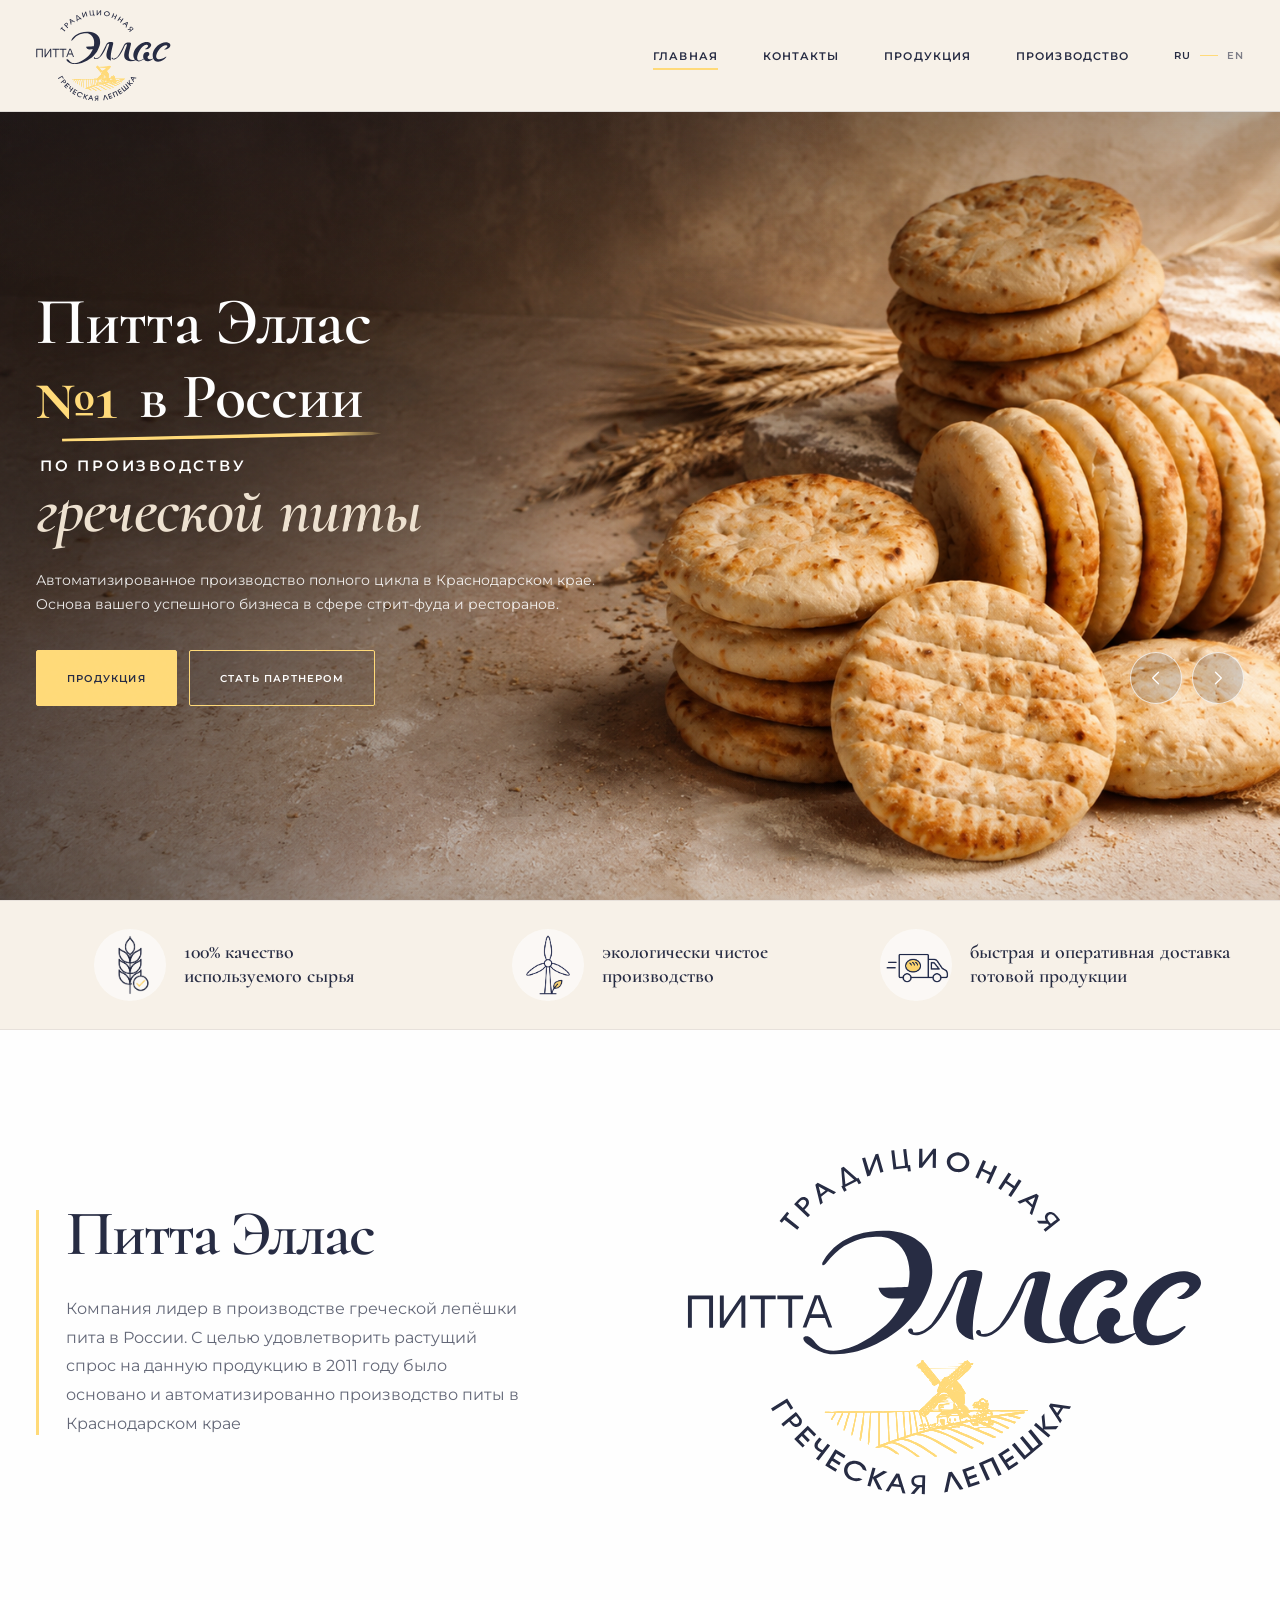
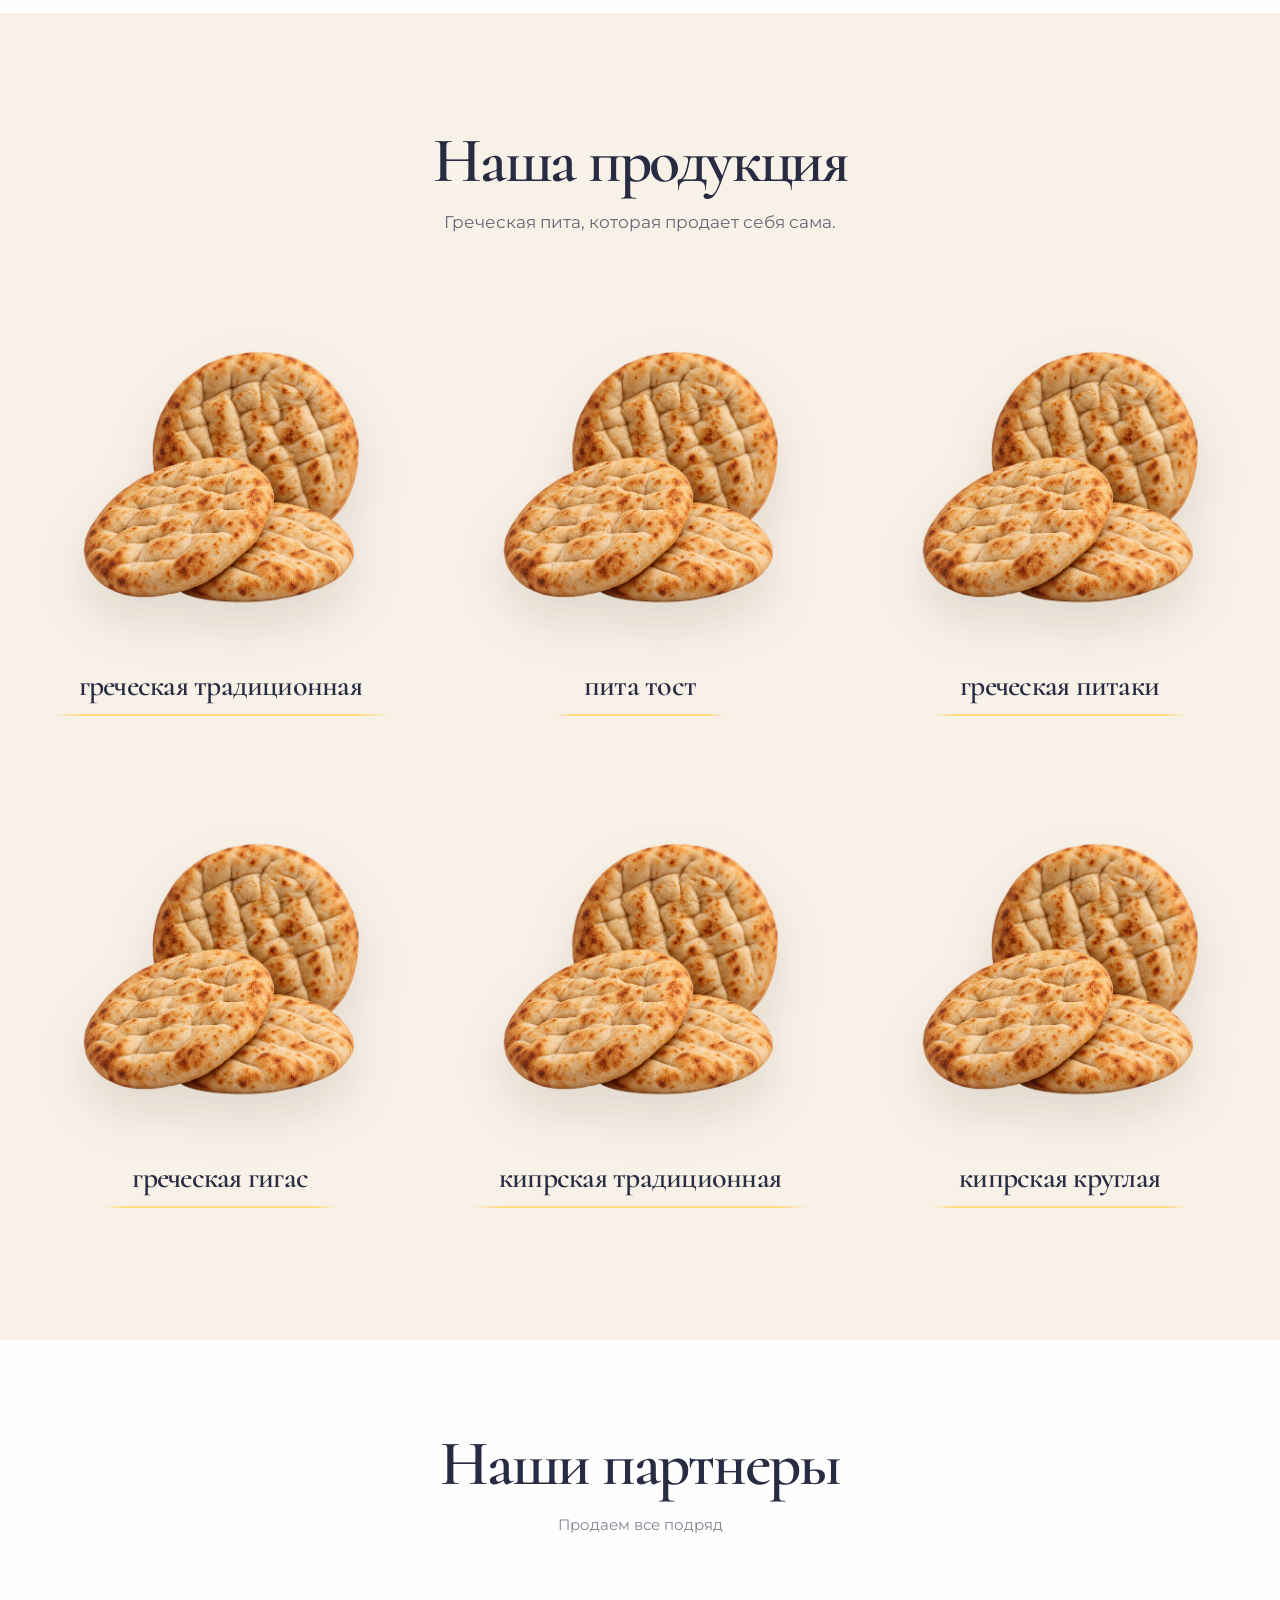
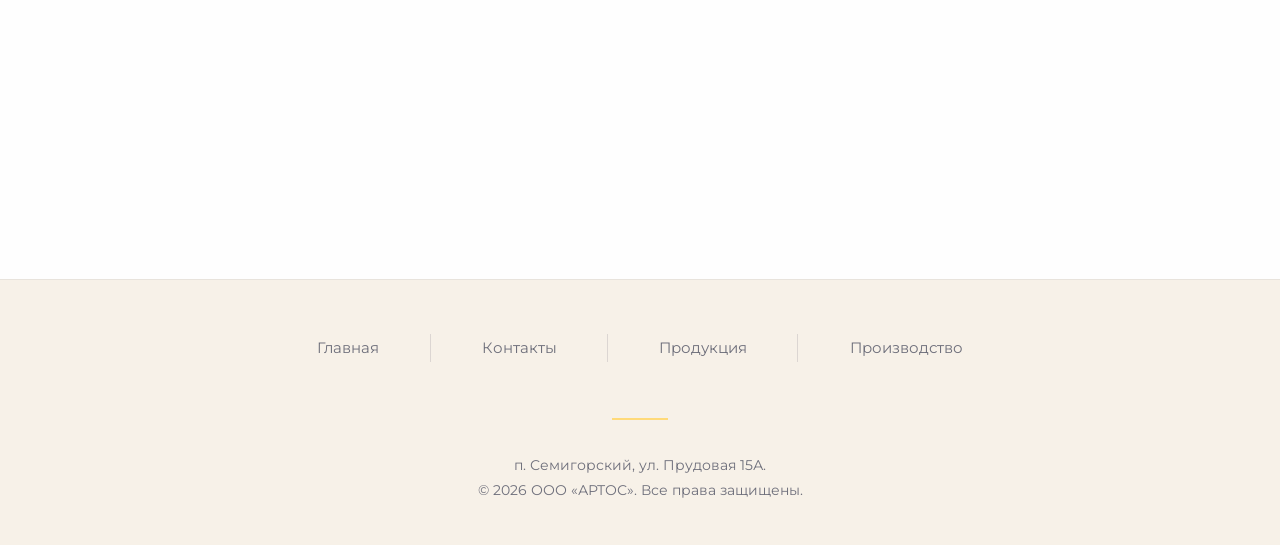
==== index.html @ 1bfdd474 "Update footer copyright year" ====
<!doctype html>
<html lang="ru">
<head>
  <meta charset="utf-8">
  <meta name="viewport" content="width=device-width, initial-scale=1">
  <meta name="theme-color" content="#f7f1e8">
  <title>Питта Эллас</title>
  <meta name="description" content="Автоматизированное производство традиционной греческой питы полного цикла.">
  <link rel="preconnect" href="https://fonts.googleapis.com">
  <link rel="preconnect" href="https://fonts.gstatic.com" crossorigin>
  <link href="https://fonts.googleapis.com/css2?family=Cormorant:ital,wght@0,500;0,600;0,700;1,600&family=Montserrat:wght@400;500;600&display=swap" rel="stylesheet">
  <link rel="stylesheet" href="styles.css?v=23">
</head>
<body>
  <header class="header">
    <div class="header__inner">
      <a class="logo" href="#top" aria-label="Питта Эллас, на главную">
        <img src="assets/logo.svg" alt="Питта Эллас">
      </a>

      <div class="header__right">
        <nav class="nav" aria-label="Основная навигация">
          <a class="is-current" href="#top">Главная</a>
          <a href="#contacts">Контакты</a>
          <a href="#products">Продукция</a>
          <a href="#production">Производство</a>
        </nav>
        <div class="language" aria-label="Выбор языка">
          <button class="is-active" type="button" aria-pressed="true">RU</button>
          <span></span>
          <button type="button" aria-pressed="false">EN</button>
        </div>
      </div>

      <button class="menu-button" type="button" aria-label="Открыть меню" aria-expanded="false" aria-controls="mobile-menu">
        <span></span><span></span>
      </button>

      <nav class="mobile-menu" id="mobile-menu" aria-label="Мобильная навигация">
        <a href="#top">Главная</a>
        <a href="#contacts">Контакты</a>
        <a href="#products">Продукция</a>
        <a href="#production">Производство</a>
      </nav>
    </div>
  </header>

  <main class="hero" id="top">
    <div class="hero__slider" aria-label="Продукция Питта Эллас">
      <div class="hero__track">
        <div class="hero__slide is-active">
          <img src="assets/hero-pita-v2.png" alt="Свежая традиционная греческая пита" fetchpriority="high">
        </div>
        <div class="hero__slide" aria-hidden="true">
          <img src="assets/hero-pita-v2.png" alt="">
        </div>
      </div>
    </div>
    <div class="hero__shade" aria-hidden="true"></div>
    <div class="hero__grain" aria-hidden="true"></div>

    <section class="hero__content" aria-labelledby="hero-title">
      <h1 id="hero-title">
        <span class="title-brand">Питта Эллас</span>
        <span class="title-rank"><b>№1</b><span>в России</span></span>
        <span class="title-production">по производству</span>
        <span class="title-product">греческой питы</span>
      </h1>
      <p class="hero__lead">
        Автоматизированное производство полного цикла в Краснодарском крае.
        Основа вашего успешного бизнеса в сфере стрит-фуда и ресторанов.
      </p>

      <div class="hero__toolbar">
        <div class="hero__actions">
          <a class="button button--primary" href="#products">Продукция</a>
          <a class="button button--secondary" href="#partner">Стать партнером</a>
        </div>

        <div class="slider-controls" aria-label="Управление слайдером">
          <button class="slider-arrow slider-arrow--prev" type="button" aria-label="Предыдущий слайд">
            <svg viewBox="0 0 24 24" aria-hidden="true"><path d="M15 5 8 12l7 7"/></svg>
          </button>
          <button class="slider-arrow slider-arrow--next" type="button" aria-label="Следующий слайд">
            <svg viewBox="0 0 24 24" aria-hidden="true"><path d="m9 5 7 7-7 7"/></svg>
          </button>
        </div>
      </div>
    </section>
  </main>

  <section class="benefits" aria-label="Преимущества">
    <div class="benefits__inner">
      <article class="benefit">
        <div class="benefit__icon" aria-hidden="true">
          <img src="assets/benefit-quality-v3.png" alt="">
        </div>
        <p>100% качество<br>используемого сырья</p>
      </article>

      <article class="benefit">
        <div class="benefit__icon" aria-hidden="true">
          <img src="assets/benefit-eco-v3.png" alt="">
        </div>
        <p>экологически чистое<br>производство</p>
      </article>

      <article class="benefit">
        <div class="benefit__icon" aria-hidden="true">
          <img src="assets/benefit-delivery-v4.png" alt="">
        </div>
        <p>быстрая и оперативная доставка<br>готовой продукции</p>
      </article>
    </div>
  </section>

  <section class="about" id="production" aria-labelledby="about-title">
    <div class="about__inner">
      <div class="about__copy">
        <h2 id="about-title">Питта Эллас</h2>
        <p>Компания лидер в производстве греческой лепёшки пита в России. С целью удовлетворить растущий спрос на данную продукцию в 2011 году было основано и автоматизированно производство питы в Краснодарском крае</p>
      </div>

      <div class="about__visual">
        <img src="assets/logo.svg" alt="Питта Эллас">
      </div>
    </div>
  </section>

  <section class="products" id="products" aria-labelledby="products-title">
    <div class="products__inner">
      <header class="products__header">
        <h2 id="products-title">Наша продукция</h2>
        <p>Греческая пита, которая продает себя сама.</p>
      </header>

      <div class="products__grid">
        <article class="product-card">
          <div class="product-card__visual">
            <img src="assets/pita-product-placeholder.png" alt="Греческая традиционная">
          </div>
          <div class="product-card__footer">
            <h3>греческая традиционная</h3>
            <a class="product-card__link" href="#" aria-label="Открыть греческую традиционную">
              <img src="assets/product-arrow-v2.png" alt="">
            </a>
          </div>
        </article>

        <article class="product-card">
          <div class="product-card__visual">
            <img src="assets/pita-product-placeholder.png" alt="Пита тост">
          </div>
          <div class="product-card__footer">
            <h3>пита тост</h3>
            <a class="product-card__link" href="#" aria-label="Открыть питу тост">
              <img src="assets/product-arrow-v2.png" alt="">
            </a>
          </div>
        </article>

        <article class="product-card">
          <div class="product-card__visual">
            <img src="assets/pita-product-placeholder.png" alt="Греческая питаки">
          </div>
          <div class="product-card__footer">
            <h3>греческая питаки</h3>
            <a class="product-card__link" href="#" aria-label="Открыть греческую питаки">
              <img src="assets/product-arrow-v2.png" alt="">
            </a>
          </div>
        </article>

        <article class="product-card">
          <div class="product-card__visual">
            <img src="assets/pita-product-placeholder.png" alt="Греческая гигас">
          </div>
          <div class="product-card__footer">
            <h3>греческая гигас</h3>
            <a class="product-card__link" href="#" aria-label="Открыть греческую гигас">
              <img src="assets/product-arrow-v2.png" alt="">
            </a>
          </div>
        </article>

        <article class="product-card">
          <div class="product-card__visual">
            <img src="assets/pita-product-placeholder.png" alt="Кипрская традиционная">
          </div>
          <div class="product-card__footer">
            <h3>кипрская традиционная</h3>
            <a class="product-card__link" href="#" aria-label="Открыть кипрскую традиционную">
              <img src="assets/product-arrow-v2.png" alt="">
            </a>
          </div>
        </article>

        <article class="product-card">
          <div class="product-card__visual">
            <img src="assets/pita-product-placeholder.png" alt="Кипрская круглая">
          </div>
          <div class="product-card__footer">
            <h3>кипрская круглая</h3>
            <a class="product-card__link" href="#" aria-label="Открыть кипрскую круглую">
              <img src="assets/product-arrow-v2.png" alt="">
            </a>
          </div>
        </article>
      </div>
    </div>
  </section>

  <section class="partners" aria-labelledby="partners-title">
    <div class="partners__inner">
      <header class="partners__header">
        <h2 id="partners-title">Наши партнеры</h2>
        <p>Продаем все подряд</p>
      </header>
      <div class="partners__space" aria-hidden="true"></div>
    </div>
  </section>

  <footer class="footer" id="contacts">
    <div class="footer__inner">
      <nav class="footer__nav" aria-label="Навигация в подвале">
        <a href="#top">Главная</a>
        <a href="#contacts">Контакты</a>
        <a href="#products">Продукция</a>
        <a href="#production">Производство</a>
      </nav>
      <div class="footer__meta">
        <p>п. Семигорский, ул. Прудовая 15А.</p>
        <p>© 2026 ООО «АРТОС». Все права защищены.</p>
      </div>
    </div>
  </footer>

  <script src="script.js?v=5"></script>
</body>
</html>
---- styles.css ----
:root {
  --cream: #f7f1e8;
  --sand: #ede1d0;
  --navy: #272c43;
  --yellow: #ffda79;
  --white: #fefefe;
  --serif: "Cormorant", Georgia, serif;
  --sans: "Montserrat", "Century Gothic", sans-serif;
  --ease: cubic-bezier(.2, .75, .25, 1);
}

*, *::before, *::after { box-sizing: border-box; }

html {
  background: var(--navy);
  scroll-behavior: smooth;
}

body {
  margin: 0;
  color: var(--navy);
  background: var(--cream);
  font-family: var(--sans);
  -webkit-font-smoothing: antialiased;
}

a { color: inherit; text-decoration: none; }
button { color: inherit; font: inherit; }

.hero {
  position: relative;
  min-height: max(650px, calc(100svh - 112px));
  overflow: hidden;
  isolation: isolate;
  background: #6e4d35;
}

.hero__slider {
  position: absolute;
  z-index: -4;
  inset: 0;
  width: 100%;
  height: 100%;
  overflow: hidden;
}

.hero__track {
  width: 100%;
  height: 100%;
  display: flex;
  transform: translate3d(0, 0, 0);
  transition: transform .9s var(--ease);
  will-change: transform;
}

.hero__slide {
  position: relative;
  flex: 0 0 100%;
  width: 100%;
  height: 100%;
}

.hero__slide img {
  position: absolute;
  inset: 0;
  width: 100%;
  height: 100%;
  object-fit: cover;
  object-position: center;
}

.hero__shade {
  position: absolute;
  z-index: -3;
  inset: 0;
  background:
    linear-gradient(90deg, rgba(19, 21, 29, .42) 0%, rgba(19, 21, 29, .28) 28%, rgba(19, 21, 29, .10) 49%, transparent 68%),
    linear-gradient(180deg, rgba(19, 21, 29, .32) 0%, transparent 22%, transparent 82%, rgba(19, 21, 29, .12) 100%);
}

.hero__grain {
  position: absolute;
  z-index: 10;
  inset: 0;
  pointer-events: none;
  opacity: .1;
  mix-blend-mode: soft-light;
  background-image: url("data:image/svg+xml,%3Csvg viewBox='0 0 180 180' xmlns='http://www.w3.org/2000/svg'%3E%3Cfilter id='n'%3E%3CfeTurbulence type='fractalNoise' baseFrequency='.92' numOctaves='4' stitchTiles='stitch'/%3E%3C/filter%3E%3Crect width='100%25' height='100%25' filter='url(%23n)' opacity='.3'/%3E%3C/svg%3E");
}

.header {
  position: sticky;
  z-index: 50;
  top: 0;
  height: 112px;
  background: rgba(247, 241, 232, .97);
  border-bottom: 1px solid rgba(39, 44, 67, .12);
  backdrop-filter: blur(16px);
}

.header__inner {
  position: relative;
  width: min(calc(100% - 72px), 1460px);
  height: 100%;
  margin-inline: auto;
  display: flex;
  align-items: center;
  justify-content: space-between;
  gap: 48px;
}

.nav {
  display: flex;
  align-items: center;
  gap: clamp(34px, 3.5vw, 64px);
}

.nav a {
  position: relative;
  padding: 14px 0;
  color: var(--navy);
  font-size: 11px;
  font-weight: 600;
  letter-spacing: .1em;
  text-transform: uppercase;
  white-space: nowrap;
}

.nav a::after {
  content: "";
  position: absolute;
  left: 0;
  right: 0;
  bottom: 7px;
  height: 2px;
  background: var(--yellow);
  transform: scaleX(0);
  transform-origin: right;
  transition: transform .35s var(--ease);
}

.nav a:hover::after,
.nav a.is-current::after {
  transform: scaleX(1);
  transform-origin: left;
}

.logo {
  flex: 0 0 auto;
  width: auto;
  height: calc(100% - 20px);
  display: block;
  transition: transform .4s var(--ease);
}

.logo:hover { transform: translateY(-2px); }

.logo img {
  display: block;
  width: auto;
  height: 100%;
}

.header__right {
  display: flex;
  align-items: center;
  gap: clamp(34px, 3.5vw, 64px);
}

.language {
  display: flex;
  align-items: center;
  gap: 9px;
  color: var(--navy);
}

.language button {
  appearance: none;
  padding: 5px 0;
  border: 0;
  background: transparent;
  font-size: 10px;
  font-weight: 600;
  letter-spacing: .1em;
  opacity: .58;
  cursor: pointer;
}

.language button.is-active { opacity: 1; }
.language span { width: 18px; height: 1px; background: var(--yellow); }

.menu-button,
.mobile-menu { display: none; }

.slider-controls {
  display: flex;
  flex: 0 0 auto;
  gap: 10px;
}

.slider-arrow {
  width: 52px;
  height: 52px;
  padding: 0;
  display: grid;
  place-items: center;
  border: 1px solid rgba(254, 254, 254, .72);
  border-radius: 50%;
  color: var(--white);
  background: rgba(39, 44, 67, .18);
  backdrop-filter: blur(8px);
  cursor: pointer;
  transition: color .3s ease, background .3s ease, border-color .3s ease, transform .3s var(--ease);
}

.slider-arrow:hover {
  color: var(--navy);
  background: var(--yellow);
  border-color: var(--yellow);
  transform: translateY(-2px);
}

.slider-arrow svg {
  width: 20px;
  height: 20px;
  fill: none;
  stroke: currentColor;
  stroke-width: 1.6;
  stroke-linecap: round;
  stroke-linejoin: round;
}

.hero__content {
  width: min(calc(100% - 72px), 1460px);
  min-height: max(650px, calc(100svh - 112px));
  margin-inline: auto;
  padding: 56px 0 70px;
  display: flex;
  flex-direction: column;
  justify-content: center;
  align-items: flex-start;
  animation: content-in .8s .08s var(--ease) both;
}

h1 {
  max-width: 780px;
  margin: 0;
  color: var(--white);
  font-family: var(--serif);
  font-weight: 600;
  letter-spacing: -.035em;
  text-shadow: 0 3px 28px rgba(0, 0, 0, .34);
}

h1 > span { display: block; }

.title-brand {
  font-size: clamp(58px, 5.2vw, 84px);
  line-height: .9;
}

.title-rank {
  position: relative;
  width: fit-content;
  display: flex;
  align-items: center;
  gap: 22px;
  margin-top: 15px;
  padding-bottom: 13px;
}

.title-rank::after {
  content: "";
  position: absolute;
  left: 26px;
  right: -18px;
  bottom: 0;
  height: 5px;
  background: linear-gradient(90deg, var(--yellow) 0 82%, rgba(255, 218, 121, .12) 100%);
  clip-path: polygon(0 38%, 96% 0, 100% 42%, 97% 72%, 0 100%);
  transform: rotate(-1deg);
}

.title-rank b {
  width: auto;
  height: auto;
  flex: 0 0 auto;
  display: block;
  color: var(--yellow);
  background: transparent;
  font-size: clamp(60px, 5.4vw, 86px);
  font-weight: 700;
  line-height: .86;
  text-shadow: 0 3px 28px rgba(0, 0, 0, .24);
  transform: none;
}

.title-rank span {
  font-size: clamp(52px, 5vw, 80px);
  line-height: .9;
}

.title-production {
  margin-top: 18px;
  padding-left: 4px;
  font-family: var(--sans);
  font-size: clamp(13px, 1.2vw, 17px);
  font-weight: 600;
  letter-spacing: .18em;
  line-height: 1.2;
  text-transform: uppercase;
}

.title-product {
  margin-top: 4px;
  color: var(--sand);
  font-size: clamp(55px, 5.2vw, 84px);
  font-style: italic;
  line-height: .92;
}

.hero__lead {
  max-width: 590px;
  margin: 28px 0 0;
  color: rgba(254, 254, 254, .9);
  font-size: clamp(14px, 1.05vw, 16px);
  line-height: 1.7;
  text-shadow: 0 2px 18px rgba(0, 0, 0, .34);
}

.hero__toolbar {
  position: relative;
  z-index: 15;
  width: 100%;
  margin-top: 34px;
  display: flex;
  align-items: center;
  justify-content: space-between;
  gap: 28px;
}

.hero__actions {
  display: flex;
  flex-wrap: wrap;
  gap: 12px;
}

.button {
  min-height: 56px;
  padding: 0 30px;
  display: inline-flex;
  align-items: center;
  justify-content: center;
  border: 1px solid var(--yellow);
  border-radius: 2px;
  font-size: 10px;
  font-weight: 600;
  letter-spacing: .12em;
  text-transform: uppercase;
  transition: transform .3s var(--ease), color .3s ease, background .3s ease;
}

.button:hover { transform: translateY(-3px); }
.button--primary { color: var(--navy); background: var(--yellow); }
.button--primary:hover { background: var(--cream); border-color: var(--cream); }
.button--secondary { color: var(--white); background: rgba(19, 21, 29, .08); backdrop-filter: blur(6px); }
.button--secondary:hover { color: var(--navy); background: var(--yellow); }

.benefits {
  padding: 28px 0;
  color: var(--navy);
  background: var(--cream);
  border-top: 1px solid rgba(39, 44, 67, .08);
  border-bottom: 1px solid rgba(39, 44, 67, .08);
}

.benefits__inner {
  width: min(calc(100% - 72px), 1320px);
  margin-inline: auto;
  display: grid;
  grid-template-columns: repeat(3, minmax(0, 1fr));
  gap: clamp(20px, 3vw, 42px);
}

.benefit {
  display: flex;
  flex-direction: row;
  align-items: center;
  justify-content: center;
  gap: 18px;
  text-align: left;
}

.benefit__icon {
  position: relative;
  flex: 0 0 72px;
  width: 72px;
  height: 72px;
  display: grid;
  place-items: center;
  overflow: hidden;
  border: 0;
  border-radius: 50%;
  background: rgba(254, 254, 254, .62);
}

.benefit__icon img {
  position: absolute;
  top: 50%;
  left: 50%;
  display: block;
  width: 124px;
  height: 124px;
  max-width: none;
  object-fit: contain;
  transform: translate(-50%, -50%);
}

.benefit:nth-child(2) .benefit__icon img {
  width: 106px;
  height: 106px;
}

.benefit:nth-child(3) .benefit__icon img {
  width: 94px;
  height: 94px;
}

.benefit p {
  margin: 0;
  font-family: var(--serif);
  font-size: clamp(18px, 1.55vw, 22px);
  font-weight: 600;
  line-height: 1.2;
  white-space: nowrap;
}

.about {
  scroll-margin-top: 112px;
  padding: 118px 0;
  color: var(--navy);
  background: var(--white);
}

.about__inner {
  width: min(calc(100% - 72px), 1320px);
  margin-inline: auto;
  display: grid;
  grid-template-columns: minmax(0, .9fr) minmax(420px, 1.1fr);
  align-items: center;
  gap: clamp(70px, 10vw, 150px);
}

.about__copy {
  position: relative;
  padding-left: 30px;
}

.about__copy::before {
  content: "";
  position: absolute;
  top: 6px;
  bottom: 4px;
  left: 0;
  width: 3px;
  background: var(--yellow);
}

.about h2 {
  margin: 0;
  font-family: var(--serif);
  font-size: clamp(52px, 5vw, 76px);
  font-weight: 600;
  letter-spacing: -.035em;
  line-height: .95;
}

.about p {
  max-width: 590px;
  margin: 30px 0 0;
  color: rgba(39, 44, 67, .72);
  font-size: clamp(14px, 1.25vw, 17px);
  line-height: 1.8;
}

.about__visual {
  display: grid;
  place-items: center;
}

.about__visual img {
  display: block;
  width: min(100%, 520px);
  height: auto;
}

.products {
  scroll-margin-top: 112px;
  padding: 118px 0 132px;
  color: var(--navy);
  background: var(--cream);
}

.products__inner {
  width: min(calc(100% - 72px), 1320px);
  margin-inline: auto;
}

.products__header {
  text-align: center;
}

.products__header h2 {
  margin: 0;
  font-family: var(--serif);
  font-size: clamp(52px, 5vw, 76px);
  font-weight: 600;
  letter-spacing: -.035em;
  line-height: .95;
}

.products__header p {
  margin: 18px 0 0;
  color: rgba(39, 44, 67, .7);
  font-size: clamp(14px, 1.3vw, 18px);
  line-height: 1.55;
}

.products__grid {
  margin-top: 78px;
  display: grid;
  grid-template-columns: repeat(3, minmax(0, 1fr));
  column-gap: clamp(30px, 4vw, 58px);
  row-gap: 90px;
}

.product-card {
  min-width: 0;
  text-align: center;
}

.product-card__visual {
  height: clamp(240px, 23vw, 320px);
  margin-bottom: 30px;
  display: grid;
  place-items: center;
}

.product-card__visual img {
  width: 90%;
  height: 90%;
  object-fit: contain;
  filter: drop-shadow(0 24px 24px rgba(88, 55, 31, .13));
  transition: transform .55s var(--ease), filter .55s ease;
}

.product-card:hover .product-card__visual img {
  transform: translateY(-8px);
  filter: drop-shadow(0 32px 28px rgba(88, 55, 31, .18));
}

.product-card__footer {
  position: relative;
  min-height: 78px;
  padding-inline: 0;
  display: flex;
  align-items: flex-end;
  justify-content: center;
}

.product-card h3 {
  position: relative;
  width: fit-content;
  max-width: 100%;
  margin: 0 auto;
  padding: 0 28px 15px;
  font-family: var(--serif);
  font-size: clamp(28px, 2.35vw, 36px);
  font-weight: 600;
  letter-spacing: -.025em;
  line-height: .96;
}

.product-card h3::after {
  content: "";
  position: absolute;
  left: 0;
  right: 0;
  bottom: 0;
  height: 2px;
  background: linear-gradient(90deg, transparent, var(--yellow) 10% 90%, transparent);
}

.product-card__link {
  position: absolute;
  top: 50%;
  right: 0;
  width: 42px;
  height: 42px;
  display: none;
  place-items: center;
  border: 1px solid rgba(39, 44, 67, .22);
  border-radius: 50%;
  color: var(--navy);
  background: rgba(254, 254, 254, .62);
  box-shadow: 0 8px 22px rgba(39, 44, 67, .07);
  backdrop-filter: blur(7px);
  transform: translateY(-50%);
  transition: color .3s ease, background .3s ease, border-color .3s ease, transform .3s var(--ease);
}

.product-card__link:hover {
  color: var(--navy);
  background: var(--yellow);
  border-color: var(--yellow);
  transform: translate(4px, -50%);
}

.product-card__link img {
  width: 36px;
  height: 36px;
  display: block;
  object-fit: contain;
  transition: filter .3s ease;
}

.product-card__link:hover img {
  filter: none;
}

.partners {
  min-height: 520px;
  padding: 94px 0 72px;
  color: var(--navy);
  background: var(--white);
}

.partners__inner {
  width: min(calc(100% - 72px), 1320px);
  margin-inline: auto;
}

.partners__header {
  text-align: center;
}

.partners__header h2 {
  margin: 0;
  font-family: var(--serif);
  font-size: clamp(52px, 5vw, 76px);
  font-weight: 600;
  letter-spacing: -.035em;
  line-height: .95;
}

.partners__header p {
  margin: 18px 0 0;
  color: rgba(39, 44, 67, .58);
  font-size: clamp(14px, 1.2vw, 17px);
  line-height: 1.55;
}

.partners__space {
  min-height: 270px;
}

.footer {
  padding: 52px 0 42px;
  color: rgba(39, 44, 67, .66);
  background: var(--cream);
  border-top: 1px solid rgba(39, 44, 67, .07);
}

.footer__inner {
  width: min(calc(100% - 72px), 980px);
  margin-inline: auto;
  text-align: center;
}

.footer__nav {
  display: flex;
  align-items: center;
  justify-content: center;
}

.footer__nav a {
  position: relative;
  padding: 0 clamp(28px, 4vw, 54px);
  font-size: 15px;
  line-height: 32px;
  transition: color .25s ease;
}

.footer__nav a:not(:last-child)::after {
  content: "";
  position: absolute;
  top: 50%;
  right: 0;
  width: 1px;
  height: 28px;
  background: rgba(39, 44, 67, .13);
  transform: translateY(-50%);
}

.footer__nav a:hover {
  color: var(--navy);
}

.footer__meta {
  position: relative;
  margin-top: 54px;
  padding-top: 35px;
}

.footer__meta::before {
  content: "";
  position: absolute;
  top: 0;
  left: 50%;
  width: 56px;
  height: 2px;
  background: var(--yellow);
  transform: translateX(-50%);
}

.footer__meta p {
  margin: 0;
  font-size: 14px;
  line-height: 1.8;
}

@keyframes image-in {
  from { opacity: 0; transform: scale(1.025); }
  to { opacity: 1; transform: none; }
}

@keyframes content-in {
  from { opacity: 0; transform: translateY(20px); }
  to { opacity: 1; transform: none; }
}

@media (max-width: 1100px) {
  .header__inner { gap: 30px; }
  .nav, .header__right { gap: 24px; }
  .nav a { font-size: 9px; }
}

@media (max-width: 820px) {
  .hero { min-height: max(680px, calc(100svh - 88px)); }
  .hero__slide img { object-position: 63% center; }
  .hero__shade {
    background:
      linear-gradient(90deg, rgba(19, 21, 29, .48), rgba(19, 21, 29, .24) 58%, rgba(19, 21, 29, .08)),
      linear-gradient(180deg, rgba(19, 21, 29, .32), transparent 30%, transparent 75%, rgba(19, 21, 29, .16));
  }
  .header { height: 88px; }
  .header__inner {
    width: calc(100% - 40px);
  }
  .nav, .header__right { display: none; }
  .menu-button {
    display: block;
    width: 46px;
    height: 46px;
    padding: 0;
    border: 1px solid rgba(39, 44, 67, .3);
    border-radius: 50%;
    background: transparent;
    cursor: pointer;
  }
  .menu-button span {
    display: block;
    width: 17px;
    height: 1px;
    margin: 5px auto;
    background: var(--navy);
    transition: transform .3s var(--ease);
  }
  .menu-button[aria-expanded="true"] span:first-child { transform: translateY(3px) rotate(45deg); }
  .menu-button[aria-expanded="true"] span:last-child { transform: translateY(-3px) rotate(-45deg); }
  .mobile-menu {
    position: absolute;
    top: 88px;
    left: -20px;
    right: -20px;
    padding: 22px 20px;
    background: rgba(39, 44, 67, .96);
    border-bottom: 1px solid rgba(254, 254, 254, .18);
  }
  .mobile-menu.is-open { display: grid; }
  .mobile-menu a {
    padding: 13px 0;
    border-bottom: 1px solid rgba(254, 254, 254, .14);
    color: var(--white);
    font-size: 10px;
    font-weight: 600;
    letter-spacing: .12em;
    text-transform: uppercase;
  }
  .hero__content {
    width: calc(100% - 40px);
    min-height: max(680px, calc(100svh - 88px));
    padding: 70px 0 90px;
  }
  h1 { max-width: 620px; }
  .slider-arrow { width: 46px; height: 46px; }
  .benefits { padding: 24px 0; }
  .benefits__inner { width: calc(100% - 40px); gap: 18px; }
  .benefit { flex-direction: column; gap: 10px; text-align: center; }
  .benefit__icon { width: 64px; height: 64px; flex-basis: 64px; }
  .benefit__icon img { width: 112px; height: 112px; }
  .benefit p { font-size: 15px; }
  .about { scroll-margin-top: 88px; padding: 88px 0; }
  .about__inner { width: calc(100% - 40px); grid-template-columns: 1fr 1fr; gap: 46px; }
  .about__copy { padding-left: 22px; }
  .products { scroll-margin-top: 88px; padding: 88px 0 100px; }
  .products__inner { width: calc(100% - 40px); }
  .products__grid { grid-template-columns: repeat(2, minmax(0, 1fr)); margin-top: 60px; column-gap: 34px; row-gap: 72px; }
  .product-card__visual { height: clamp(230px, 40vw, 330px); margin-bottom: 24px; }
  .partners { min-height: 440px; padding: 80px 0 60px; }
  .partners__inner { width: calc(100% - 40px); }
  .partners__space { min-height: 220px; }
  .footer__inner { width: calc(100% - 40px); }
  .footer__nav a { padding-inline: 26px; font-size: 13px; }
}

@media (max-width: 560px) {
  .hero__slide img { object-position: 68% center; }
  .hero__shade {
    background:
      linear-gradient(90deg, rgba(19, 21, 29, .52), rgba(19, 21, 29, .30) 70%, rgba(19, 21, 29, .14)),
      linear-gradient(180deg, rgba(19, 21, 29, .32), transparent 30%, transparent 75%, rgba(19, 21, 29, .20));
  }
  .title-brand { font-size: clamp(46px, 13.4vw, 62px); }
  .title-rank { gap: 14px; margin-top: 12px; }
  .title-rank::after { left: 16px; right: -8px; height: 4px; }
  .title-rank b { width: auto; height: auto; font-size: 50px; }
  .title-rank span { font-size: clamp(43px, 12.5vw, 58px); }
  .title-production { margin-top: 15px; font-size: 10px; letter-spacing: .14em; }
  .title-product { font-size: clamp(45px, 13vw, 60px); }
  .hero__lead { margin-top: 24px; font-size: 13px; line-height: 1.62; }
  .hero__toolbar { margin-top: 28px; flex-direction: column; align-items: flex-end; }
  .hero__actions { width: 100%; }
  .button { width: 100%; min-height: 52px; }
  .slider-arrow { width: 42px; height: 42px; }
  .benefits { padding: 24px 0; }
  .benefits__inner { grid-template-columns: 1fr; gap: 16px; }
  .benefit { flex-direction: row; justify-content: flex-start; gap: 16px; text-align: left; }
  .benefit p { font-size: 18px; }
  .about { padding: 72px 0 78px; }
  .about__inner { grid-template-columns: 1fr; gap: 52px; }
  .about__visual { order: -1; }
  .about__visual img { width: min(86%, 360px); }
  .about p { margin-top: 24px; }
  .products { padding: 72px 0 84px; }
  .products__grid { grid-template-columns: 1fr; margin-top: 50px; row-gap: 64px; }
  .product-card__visual { height: min(78vw, 360px); }
  .product-card__visual { margin-bottom: 20px; }
  .product-card__footer { min-height: 72px; padding-inline: 0; }
  .product-card__link { width: 40px; height: 40px; }
  .partners { min-height: 340px; padding: 68px 0 48px; }
  .partners__space { min-height: 140px; }
  .footer { padding: 38px 0 34px; }
  .footer__nav { display: grid; grid-template-columns: 1fr 1fr; gap: 8px 18px; }
  .footer__nav a { padding: 0; }
  .footer__nav a::after { display: none; }
  .footer__meta { margin-top: 38px; padding-top: 28px; }
  .footer__meta p { font-size: 12px; }
}

@media (prefers-reduced-motion: reduce) {
  *, *::before, *::after { animation: none !important; transition: none !important; }
}
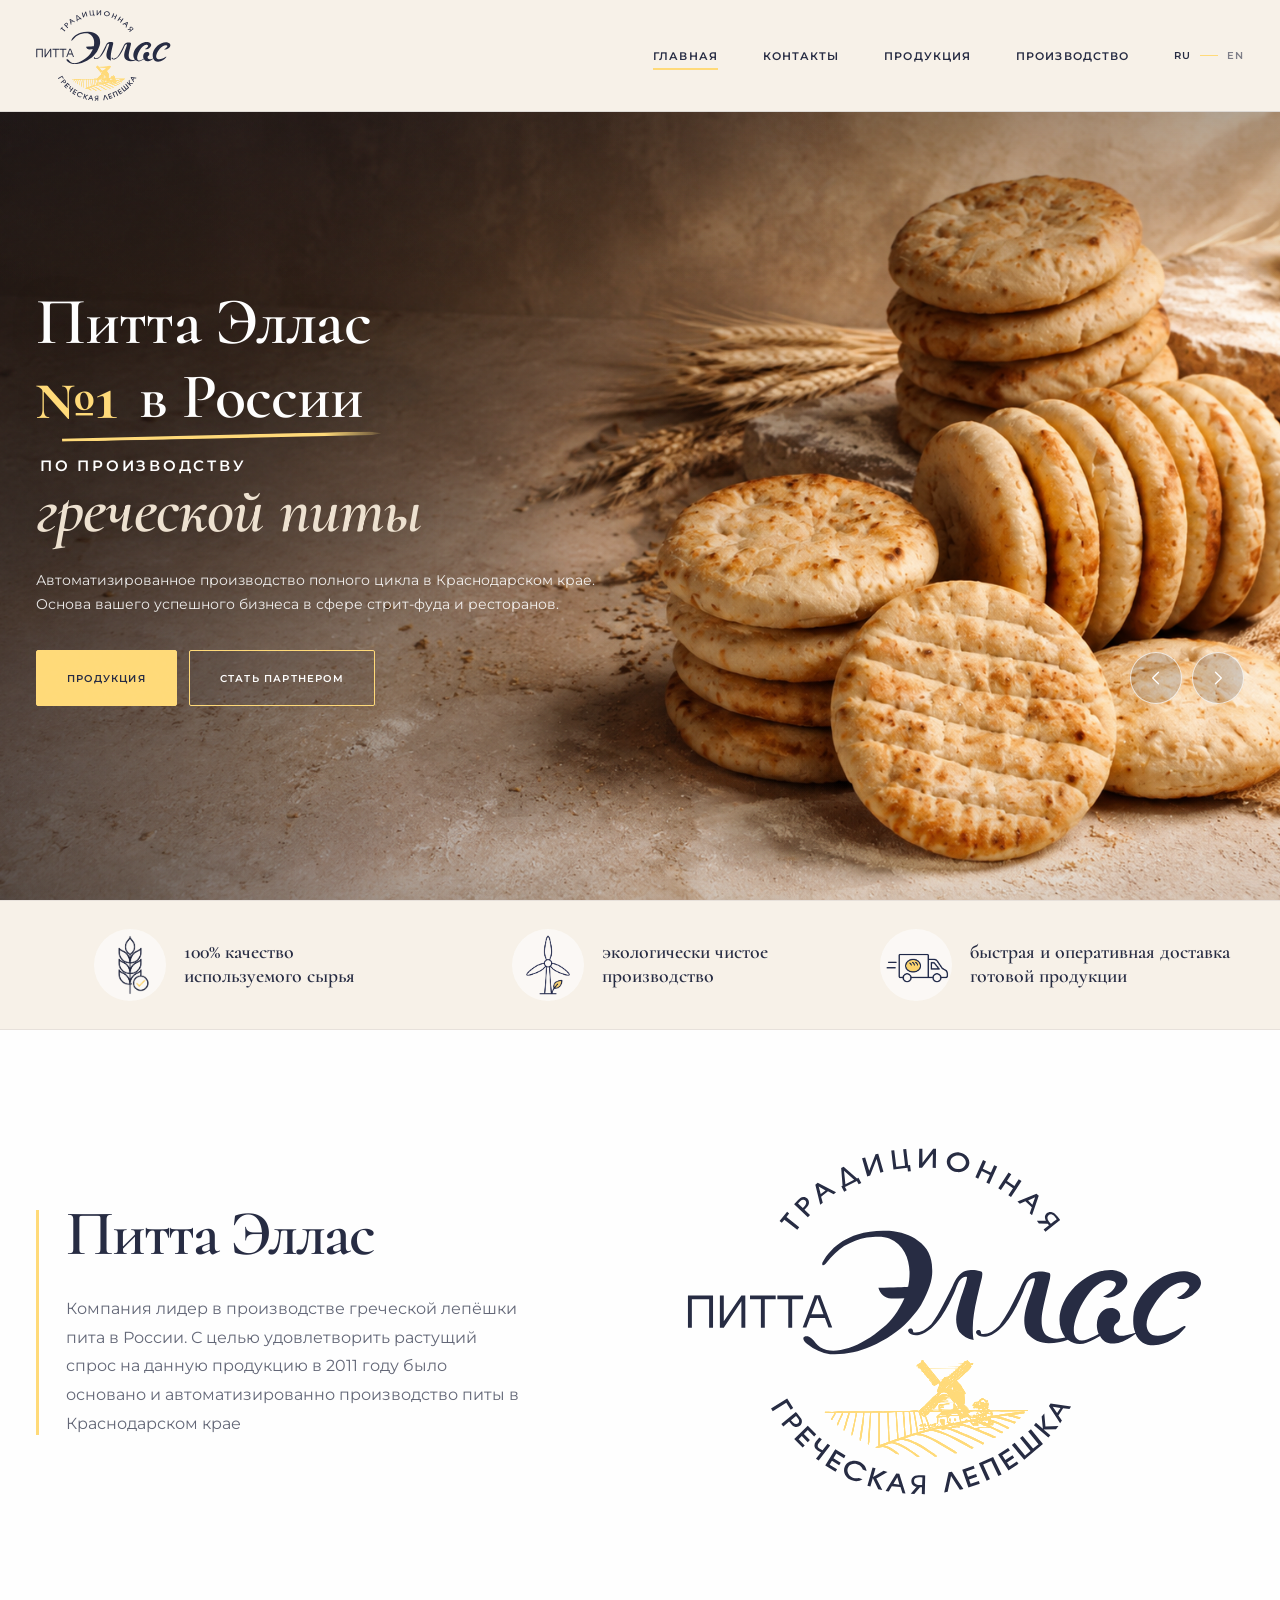
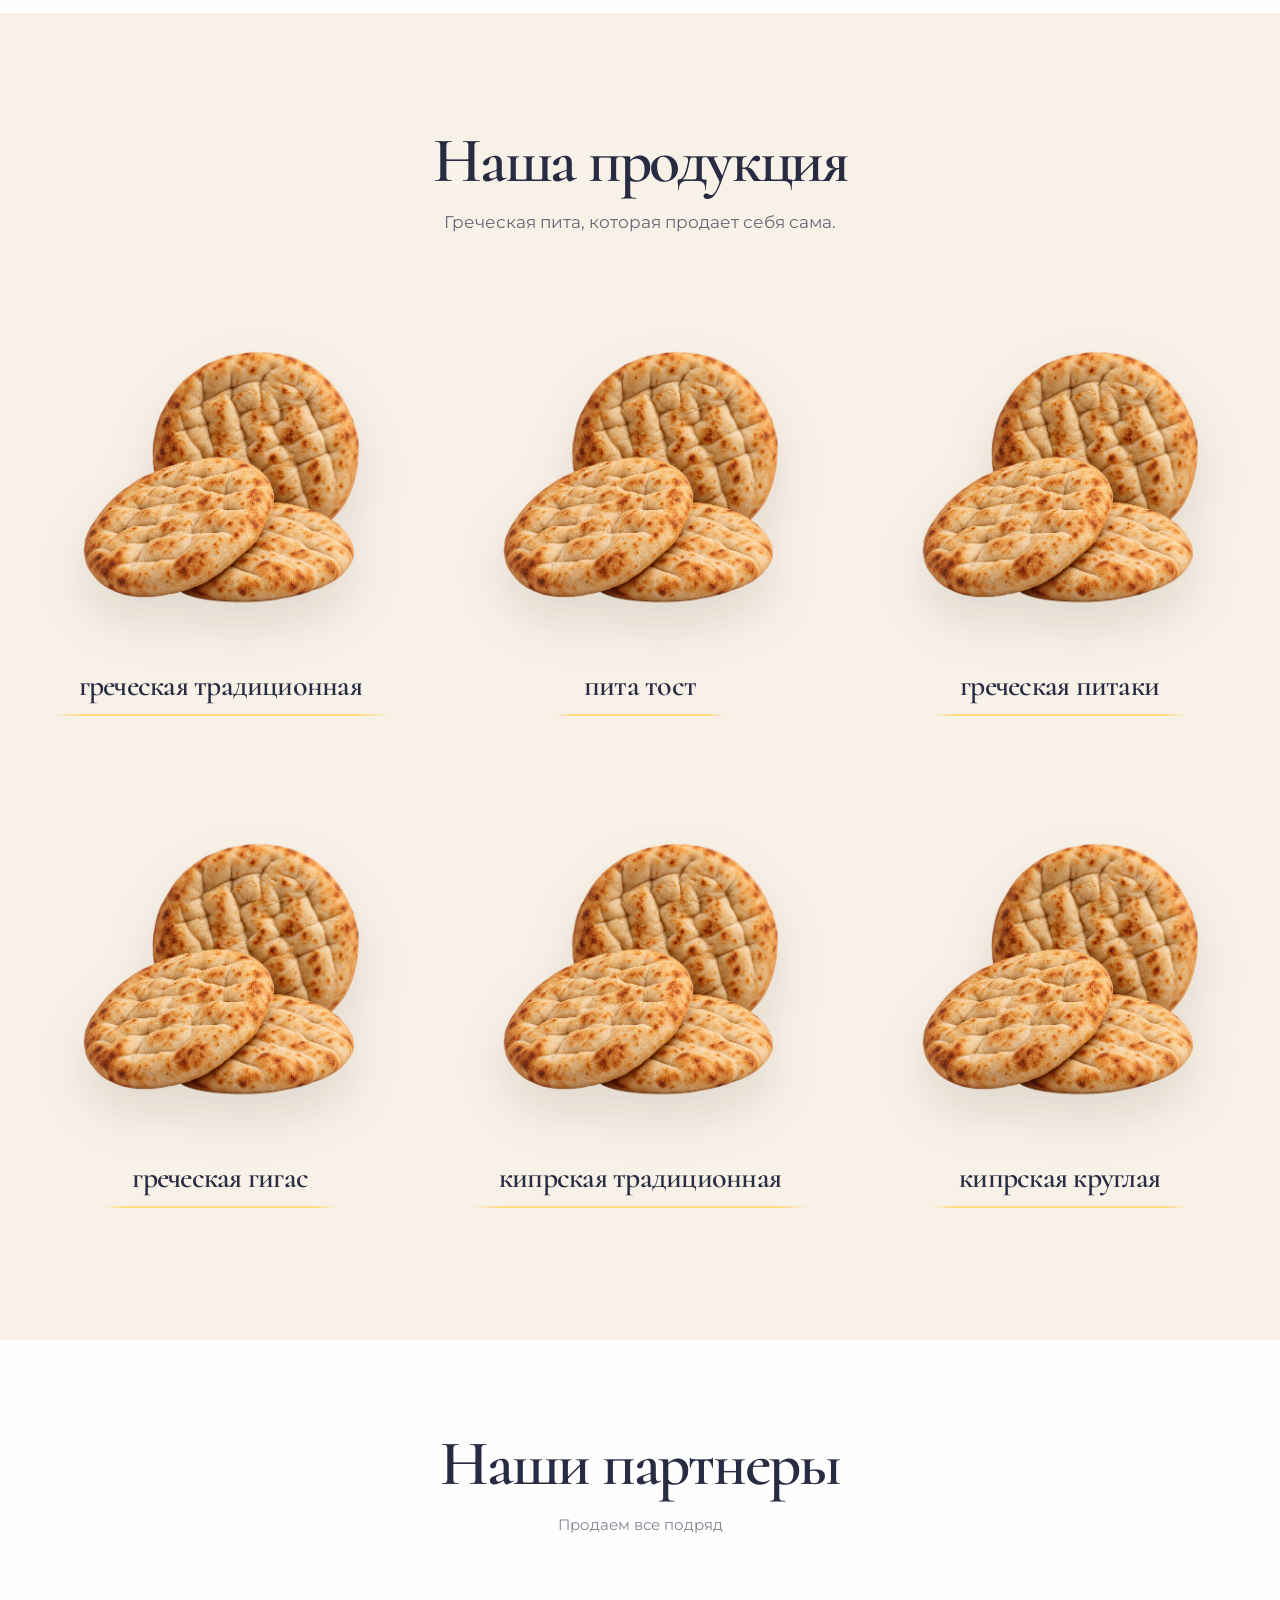
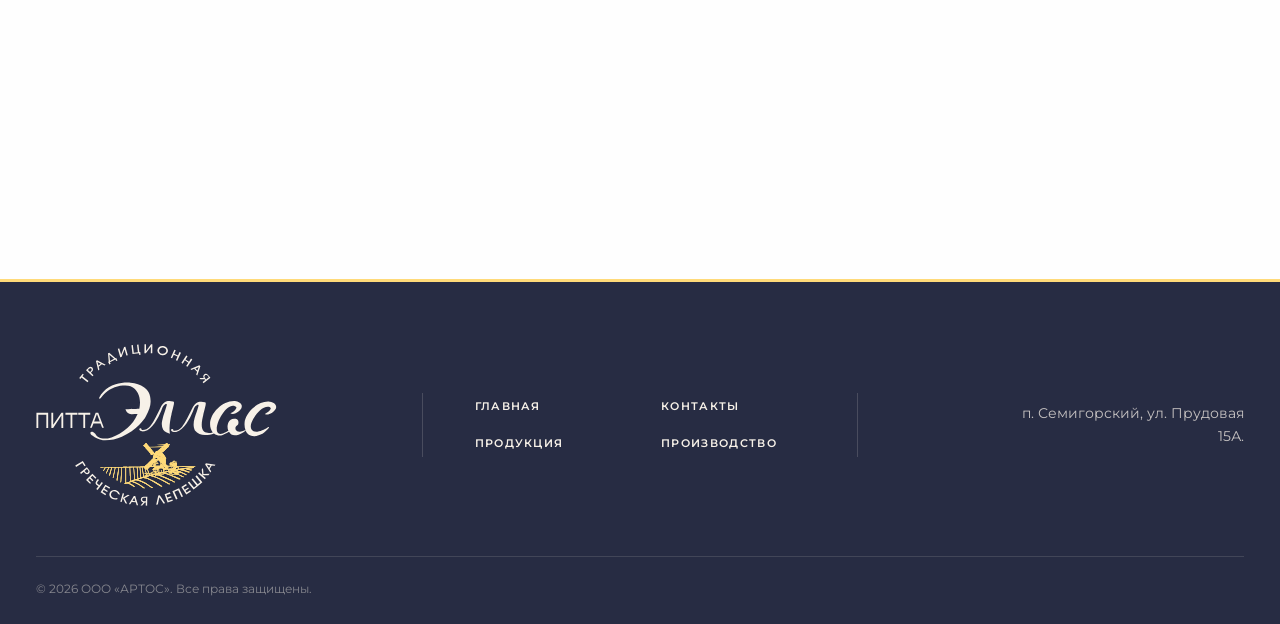
==== commit 0752d2ff: "Build full branded footer" ====
--- a/index.html
+++ b/index.html
@@ -9,7 +9,7 @@
   <link rel="preconnect" href="https://fonts.googleapis.com">
   <link rel="preconnect" href="https://fonts.gstatic.com" crossorigin>
   <link href="https://fonts.googleapis.com/css2?family=Cormorant:ital,wght@0,500;0,600;0,700;1,600&family=Montserrat:wght@400;500;600&display=swap" rel="stylesheet">
-  <link rel="stylesheet" href="styles.css?v=23">
+  <link rel="stylesheet" href="styles.css?v=24">
 </head>
 <body>
   <header class="header">
@@ -222,14 +222,21 @@
 
   <footer class="footer" id="contacts">
     <div class="footer__inner">
-      <nav class="footer__nav" aria-label="Навигация в подвале">
-        <a href="#top">Главная</a>
-        <a href="#contacts">Контакты</a>
-        <a href="#products">Продукция</a>
-        <a href="#production">Производство</a>
-      </nav>
-      <div class="footer__meta">
-        <p>п. Семигорский, ул. Прудовая 15А.</p>
+      <div class="footer__main">
+        <a class="footer__brand" href="#top" aria-label="Питта Эллас, на главную">
+          <img src="assets/logo-light.svg" alt="Питта Эллас">
+        </a>
+        <nav class="footer__nav" aria-label="Навигация в подвале">
+          <a href="#top">Главная</a>
+          <a href="#contacts">Контакты</a>
+          <a href="#products">Продукция</a>
+          <a href="#production">Производство</a>
+        </nav>
+        <div class="footer__address">
+          <p>п. Семигорский, ул. Прудовая 15А.</p>
+        </div>
+      </div>
+      <div class="footer__bottom">
         <p>© 2026 ООО «АРТОС». Все права защищены.</p>
       </div>
     </div>
--- a/styles.css
+++ b/styles.css
@@ -665,68 +665,101 @@
 }
 
 .footer {
-  padding: 52px 0 42px;
-  color: rgba(39, 44, 67, .66);
-  background: var(--cream);
-  border-top: 1px solid rgba(39, 44, 67, .07);
+  padding: 62px 0 26px;
+  color: var(--cream);
+  background: var(--navy);
+  border-top: 3px solid var(--yellow);
 }
 
 .footer__inner {
-  width: min(calc(100% - 72px), 980px);
+  width: min(calc(100% - 72px), 1380px);
   margin-inline: auto;
-  text-align: center;
+}
+
+.footer__main {
+  display: grid;
+  grid-template-columns: minmax(220px, 1fr) minmax(400px, 1.35fr) minmax(220px, 1fr);
+  gap: clamp(36px, 5vw, 86px);
+  align-items: center;
+}
+
+.footer__brand {
+  display: inline-flex;
+  justify-self: start;
+}
+
+.footer__brand img {
+  display: block;
+  width: clamp(220px, 19vw, 278px);
+  height: auto;
 }
 
 .footer__nav {
-  display: flex;
-  align-items: center;
-  justify-content: center;
+  display: grid;
+  grid-template-columns: repeat(2, minmax(120px, 1fr));
+  gap: 22px 42px;
+  padding: 6px clamp(34px, 4vw, 64px);
+  border-right: 1px solid rgba(247, 241, 232, .16);
+  border-left: 1px solid rgba(247, 241, 232, .16);
 }
 
 .footer__nav a {
   position: relative;
-  padding: 0 clamp(28px, 4vw, 54px);
-  font-size: 15px;
-  line-height: 32px;
+  width: fit-content;
+  color: var(--cream);
+  font-size: 11px;
+  font-weight: 600;
+  letter-spacing: .12em;
+  line-height: 1.4;
+  text-transform: uppercase;
   transition: color .25s ease;
 }
 
-.footer__nav a:not(:last-child)::after {
+.footer__nav a:hover {
+  color: var(--yellow);
+}
+
+.footer__nav a::after {
   content: "";
   position: absolute;
-  top: 50%;
   right: 0;
-  width: 1px;
-  height: 28px;
-  background: rgba(39, 44, 67, .13);
-  transform: translateY(-50%);
-}
-
-.footer__nav a:hover {
-  color: var(--navy);
-}
-
-.footer__meta {
-  position: relative;
-  margin-top: 54px;
-  padding-top: 35px;
-}
-
-.footer__meta::before {
-  content: "";
-  position: absolute;
-  top: 0;
-  left: 50%;
-  width: 56px;
-  height: 2px;
+  bottom: -7px;
+  left: 0;
+  height: 1px;
   background: var(--yellow);
-  transform: translateX(-50%);
-}
-
-.footer__meta p {
+  transform: scaleX(0);
+  transform-origin: left;
+  transition: transform .25s ease;
+}
+
+.footer__nav a:hover::after {
+  transform: scaleX(1);
+}
+
+.footer__address {
+  justify-self: end;
+  max-width: 250px;
+  text-align: right;
+}
+
+.footer__address p,
+.footer__bottom p {
   margin: 0;
+}
+
+.footer__address p {
+  color: rgba(247, 241, 232, .76);
   font-size: 14px;
-  line-height: 1.8;
+  line-height: 1.65;
+}
+
+.footer__bottom {
+  margin-top: 50px;
+  padding-top: 22px;
+  border-top: 1px solid rgba(247, 241, 232, .13);
+  color: rgba(247, 241, 232, .46);
+  font-size: 12px;
+  line-height: 1.6;
 }
 
 @keyframes image-in {
@@ -821,7 +854,10 @@
   .partners__inner { width: calc(100% - 40px); }
   .partners__space { min-height: 220px; }
   .footer__inner { width: calc(100% - 40px); }
-  .footer__nav a { padding-inline: 26px; font-size: 13px; }
+  .footer__main { grid-template-columns: 190px minmax(0, 1fr); gap: 34px; }
+  .footer__brand img { width: 205px; }
+  .footer__nav { gap: 20px 28px; padding: 8px 0 8px 34px; border-right: 0; }
+  .footer__address { grid-column: 1 / -1; justify-self: center; max-width: none; text-align: center; }
 }
 
 @media (max-width: 560px) {
@@ -860,12 +896,15 @@
   .product-card__link { width: 40px; height: 40px; }
   .partners { min-height: 340px; padding: 68px 0 48px; }
   .partners__space { min-height: 140px; }
-  .footer { padding: 38px 0 34px; }
-  .footer__nav { display: grid; grid-template-columns: 1fr 1fr; gap: 8px 18px; }
-  .footer__nav a { padding: 0; }
-  .footer__nav a::after { display: none; }
-  .footer__meta { margin-top: 38px; padding-top: 28px; }
-  .footer__meta p { font-size: 12px; }
+  .footer { padding: 46px 0 24px; }
+  .footer__main { grid-template-columns: 1fr; gap: 36px; }
+  .footer__brand { justify-self: center; }
+  .footer__brand img { width: min(68vw, 230px); }
+  .footer__nav { width: 100%; gap: 18px 20px; padding: 28px 0; border-right: 0; border-left: 0; border-top: 1px solid rgba(247, 241, 232, .14); border-bottom: 1px solid rgba(247, 241, 232, .14); }
+  .footer__nav a { justify-self: center; font-size: 10px; }
+  .footer__address { justify-self: center; text-align: center; }
+  .footer__address p { font-size: 13px; }
+  .footer__bottom { margin-top: 34px; padding-top: 20px; text-align: center; font-size: 11px; }
 }
 
 @media (prefers-reduced-motion: reduce) {
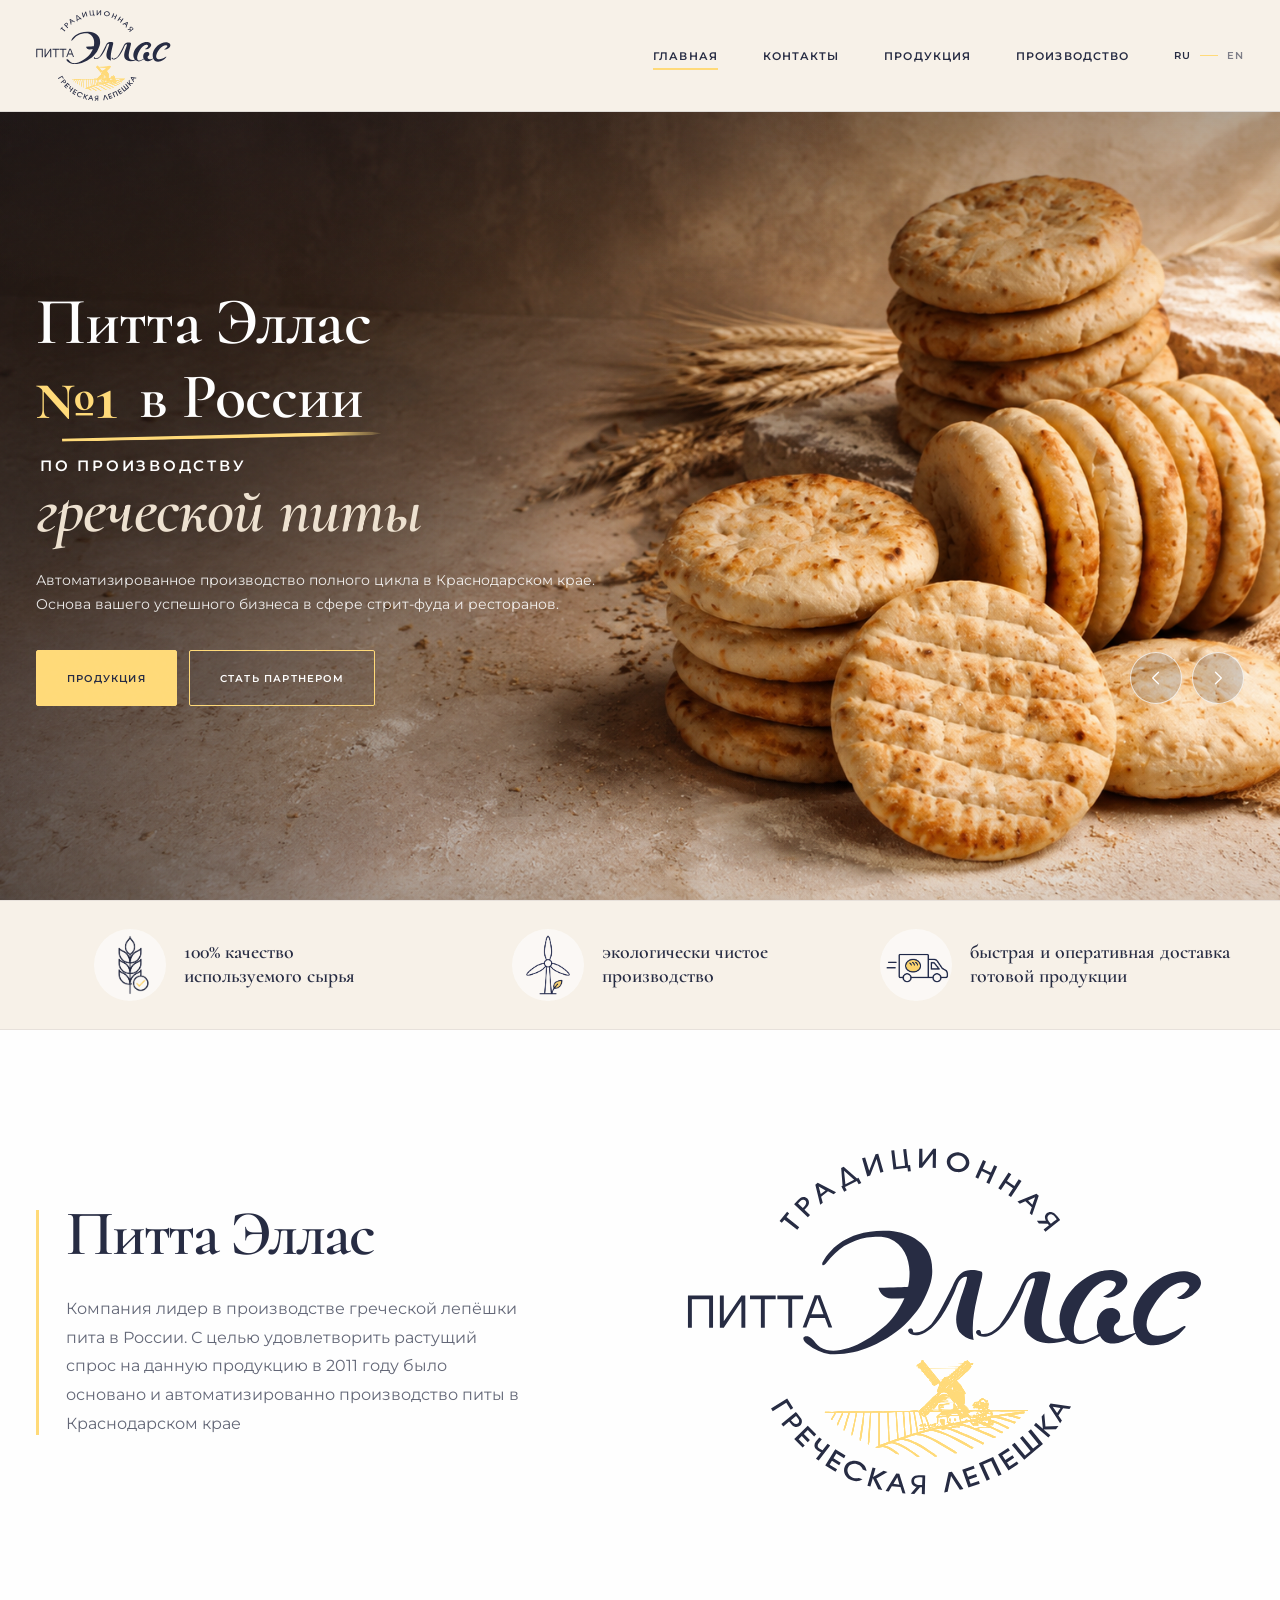
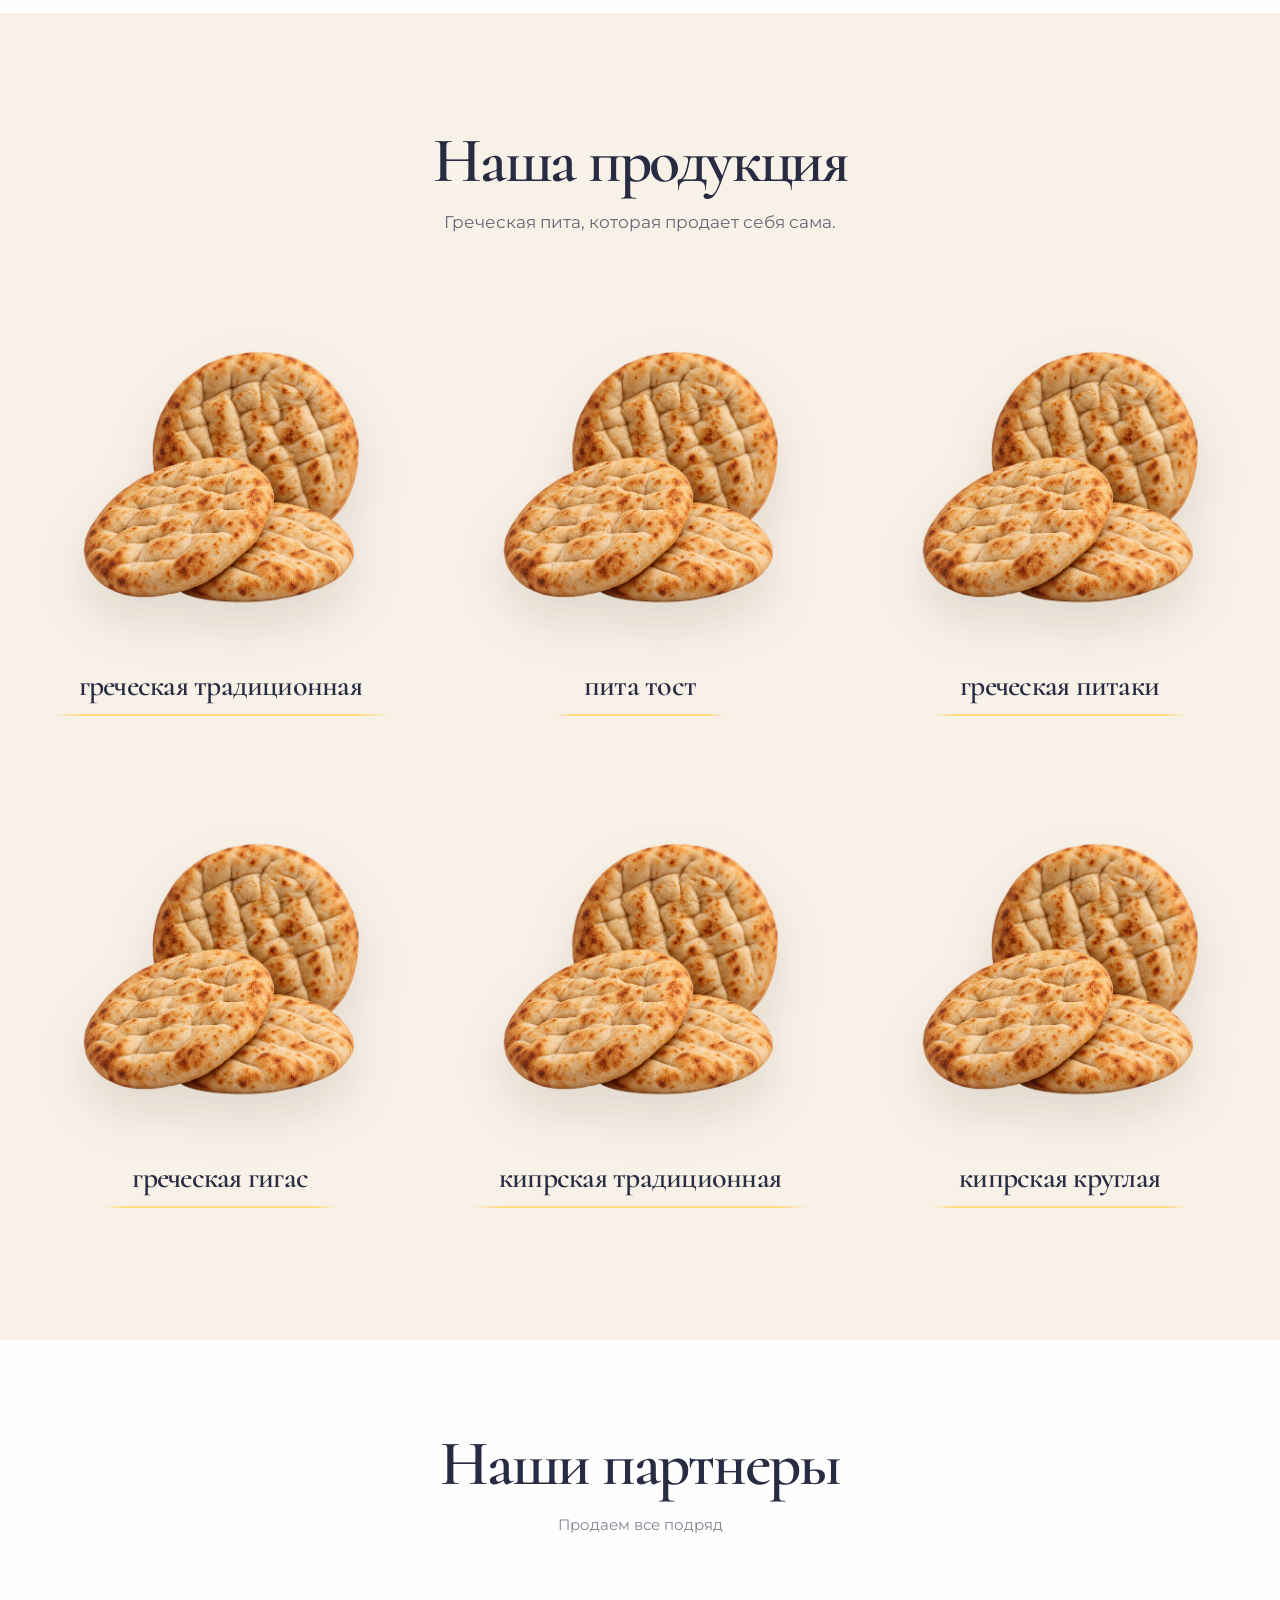
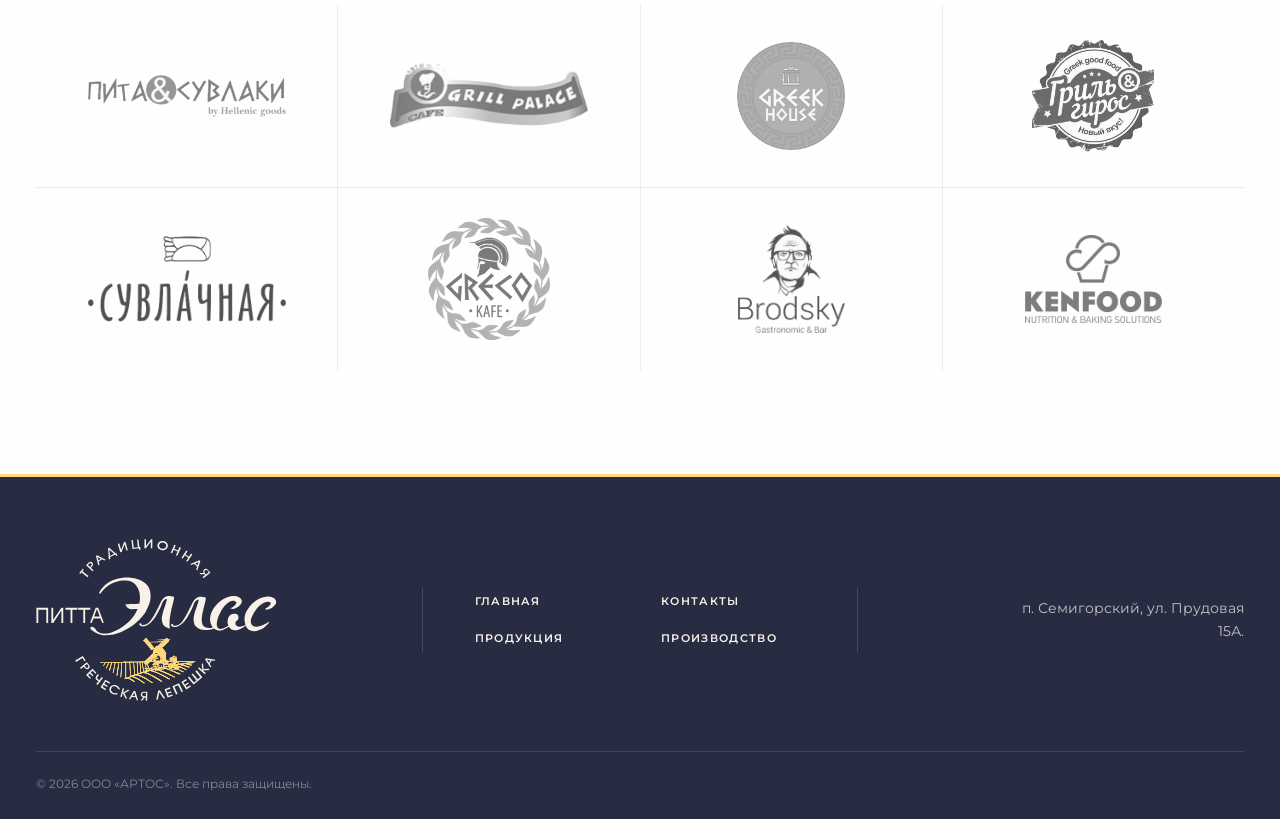
==== commit 27fed823: "Add responsive partner logo grid" ====
--- a/index.html
+++ b/index.html
@@ -9,7 +9,7 @@
   <link rel="preconnect" href="https://fonts.googleapis.com">
   <link rel="preconnect" href="https://fonts.gstatic.com" crossorigin>
   <link href="https://fonts.googleapis.com/css2?family=Cormorant:ital,wght@0,500;0,600;0,700;1,600&family=Montserrat:wght@400;500;600&display=swap" rel="stylesheet">
-  <link rel="stylesheet" href="styles.css?v=24">
+  <link rel="stylesheet" href="styles.css?v=25">
 </head>
 <body>
   <header class="header">
@@ -216,7 +216,32 @@
         <h2 id="partners-title">Наши партнеры</h2>
         <p>Продаем все подряд</p>
       </header>
-      <div class="partners__space" aria-hidden="true"></div>
+      <div class="partners__grid">
+        <div class="partner-logo partner-logo--wide">
+          <img src="assets/partners/pitta-souvlaki.png" alt="Питта и сувлаки" loading="lazy">
+        </div>
+        <div class="partner-logo partner-logo--wide">
+          <img src="assets/partners/grill-palace.png" alt="Grill Palace" loading="lazy">
+        </div>
+        <div class="partner-logo partner-logo--round">
+          <img src="assets/partners/greek-house.png" alt="Greek House" loading="lazy">
+        </div>
+        <div class="partner-logo partner-logo--round partner-logo--large">
+          <img src="assets/partners/grill-gyros.png" alt="Гриль и гирос" loading="lazy">
+        </div>
+        <div class="partner-logo partner-logo--wide partner-logo--inverse">
+          <img src="assets/partners/souvlachnaya.png" alt="Сувлачная" loading="lazy">
+        </div>
+        <div class="partner-logo partner-logo--round partner-logo--large">
+          <img src="assets/partners/greco-kafe.png" alt="Greco Kafe" loading="lazy">
+        </div>
+        <div class="partner-logo partner-logo--round">
+          <img src="assets/partners/brodsky.png" alt="Brodsky Gastronomic and Bar" loading="lazy">
+        </div>
+        <div class="partner-logo partner-logo--wide">
+          <img src="assets/partners/kenfood.png" alt="Kenfood" loading="lazy">
+        </div>
+      </div>
     </div>
   </section>
 
--- a/styles.css
+++ b/styles.css
@@ -629,8 +629,7 @@
 }
 
 .partners {
-  min-height: 520px;
-  padding: 94px 0 72px;
+  padding: 94px 0 104px;
   color: var(--navy);
   background: var(--white);
 }
@@ -660,8 +659,71 @@
   line-height: 1.55;
 }
 
-.partners__space {
-  min-height: 270px;
+.partners__grid {
+  display: grid;
+  grid-template-columns: repeat(4, minmax(0, 1fr));
+  gap: 1px;
+  margin-top: 68px;
+  background: rgba(39, 44, 67, .09);
+}
+
+.partner-logo {
+  display: flex;
+  min-height: 176px;
+  align-items: center;
+  justify-content: center;
+  padding: 30px;
+  background: var(--white);
+  transition: background-color .35s ease;
+}
+
+.partner-logo img {
+  display: block;
+  max-width: 100%;
+  max-height: 108px;
+  object-fit: contain;
+  filter: grayscale(1) contrast(.96);
+  opacity: .68;
+  transition: filter .35s ease, opacity .35s ease, transform .35s ease;
+}
+
+.partner-logo--wide img {
+  width: min(82%, 230px);
+  max-height: 88px;
+}
+
+.partner-logo--round img {
+  width: 108px;
+  height: 108px;
+}
+
+.partner-logo--large img {
+  width: 122px;
+  height: 122px;
+  max-height: 122px;
+}
+
+.partner-logo:hover {
+  background: rgba(247, 241, 232, .58);
+}
+
+.partner-logo:hover img {
+  filter: none;
+  opacity: 1;
+  transform: scale(1.035);
+}
+
+.partner-logo--inverse img {
+  filter: brightness(0);
+  opacity: .68;
+}
+
+.partner-logo--inverse:hover {
+  background: var(--navy);
+}
+
+.partner-logo--inverse:hover img {
+  filter: none;
 }
 
 .footer {
@@ -850,9 +912,9 @@
   .products__inner { width: calc(100% - 40px); }
   .products__grid { grid-template-columns: repeat(2, minmax(0, 1fr)); margin-top: 60px; column-gap: 34px; row-gap: 72px; }
   .product-card__visual { height: clamp(230px, 40vw, 330px); margin-bottom: 24px; }
-  .partners { min-height: 440px; padding: 80px 0 60px; }
+  .partners { padding: 80px 0 88px; }
   .partners__inner { width: calc(100% - 40px); }
-  .partners__space { min-height: 220px; }
+  .partners__grid { grid-template-columns: repeat(2, minmax(0, 1fr)); margin-top: 56px; }
   .footer__inner { width: calc(100% - 40px); }
   .footer__main { grid-template-columns: 190px minmax(0, 1fr); gap: 34px; }
   .footer__brand img { width: 205px; }
@@ -894,8 +956,13 @@
   .product-card__visual { margin-bottom: 20px; }
   .product-card__footer { min-height: 72px; padding-inline: 0; }
   .product-card__link { width: 40px; height: 40px; }
-  .partners { min-height: 340px; padding: 68px 0 48px; }
-  .partners__space { min-height: 140px; }
+  .partners { padding: 68px 0 72px; }
+  .partners__grid { margin-top: 44px; }
+  .partner-logo { min-height: 132px; padding: 22px 16px; }
+  .partner-logo img { max-height: 84px; }
+  .partner-logo--wide img { width: min(90%, 180px); max-height: 68px; }
+  .partner-logo--round img { width: 78px; height: 78px; }
+  .partner-logo--large img { width: 88px; height: 88px; max-height: 88px; }
   .footer { padding: 46px 0 24px; }
   .footer__main { grid-template-columns: 1fr; gap: 36px; }
   .footer__brand { justify-self: center; }
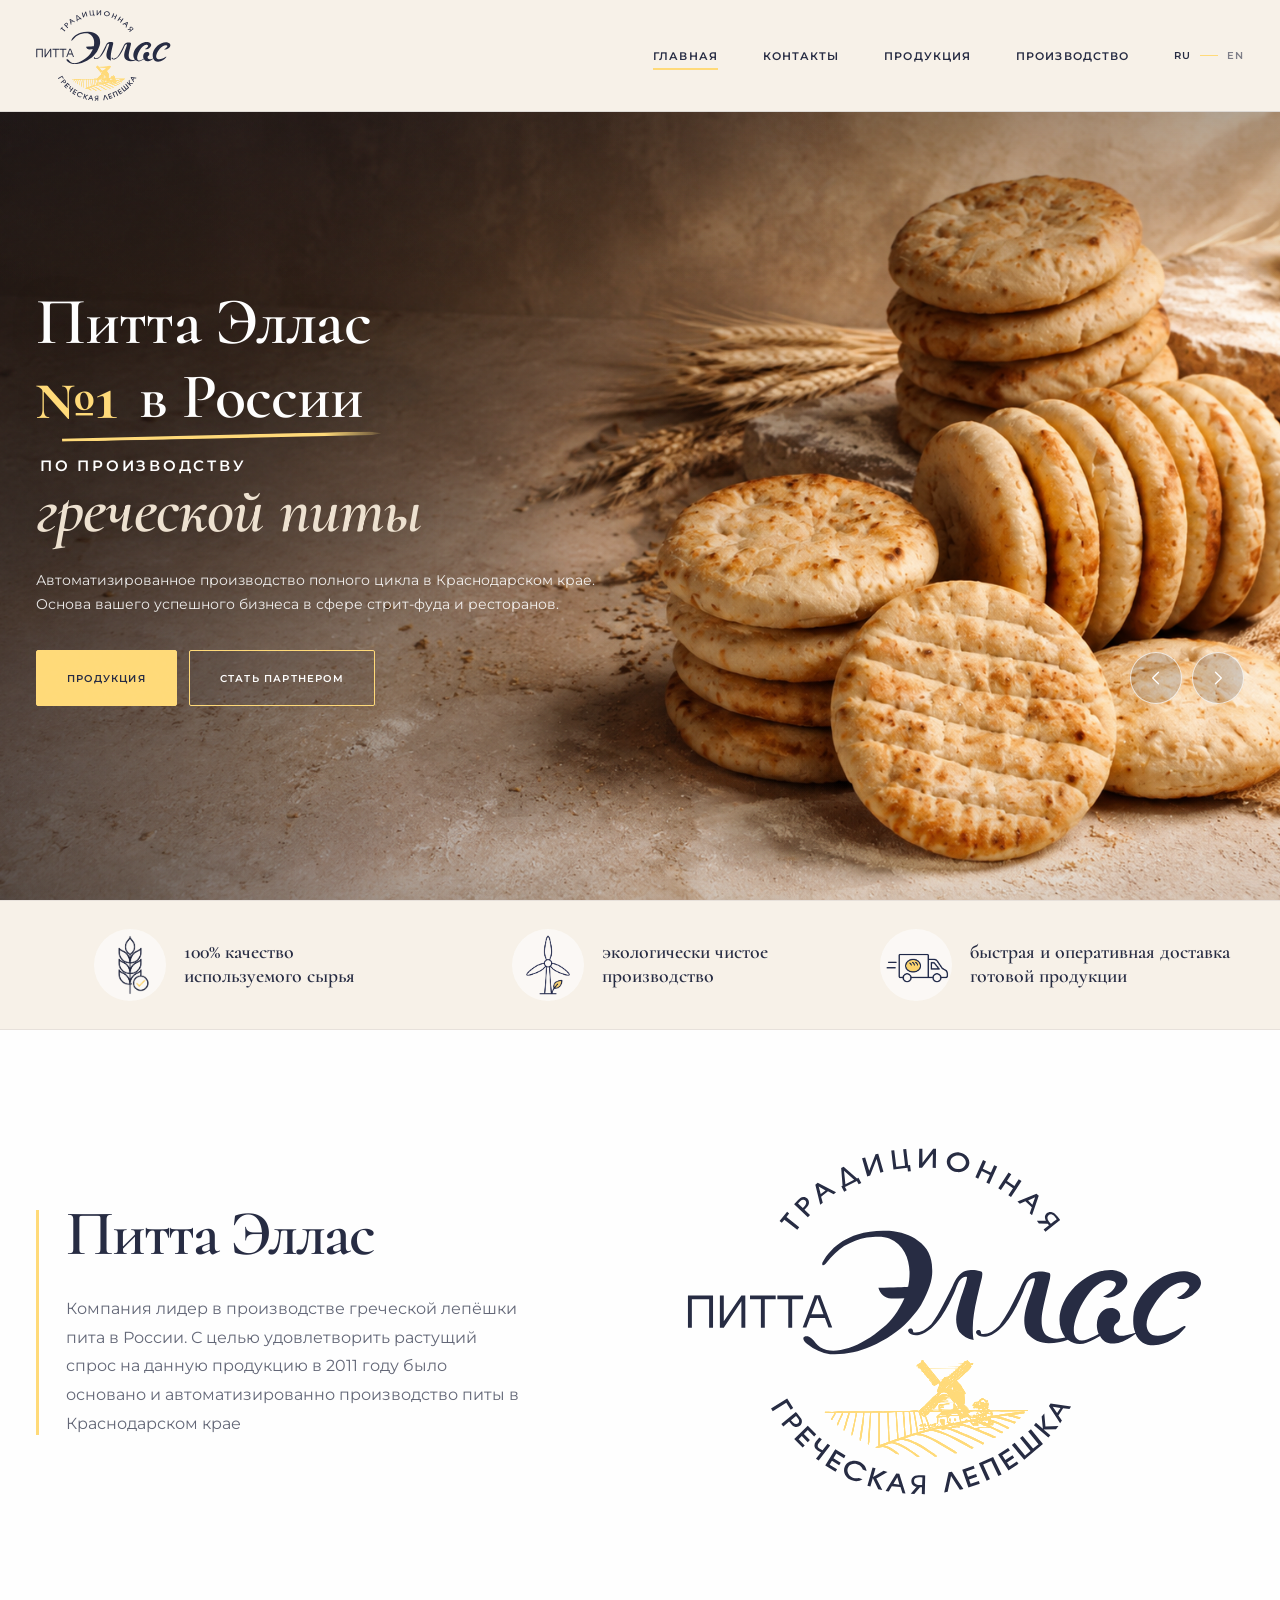
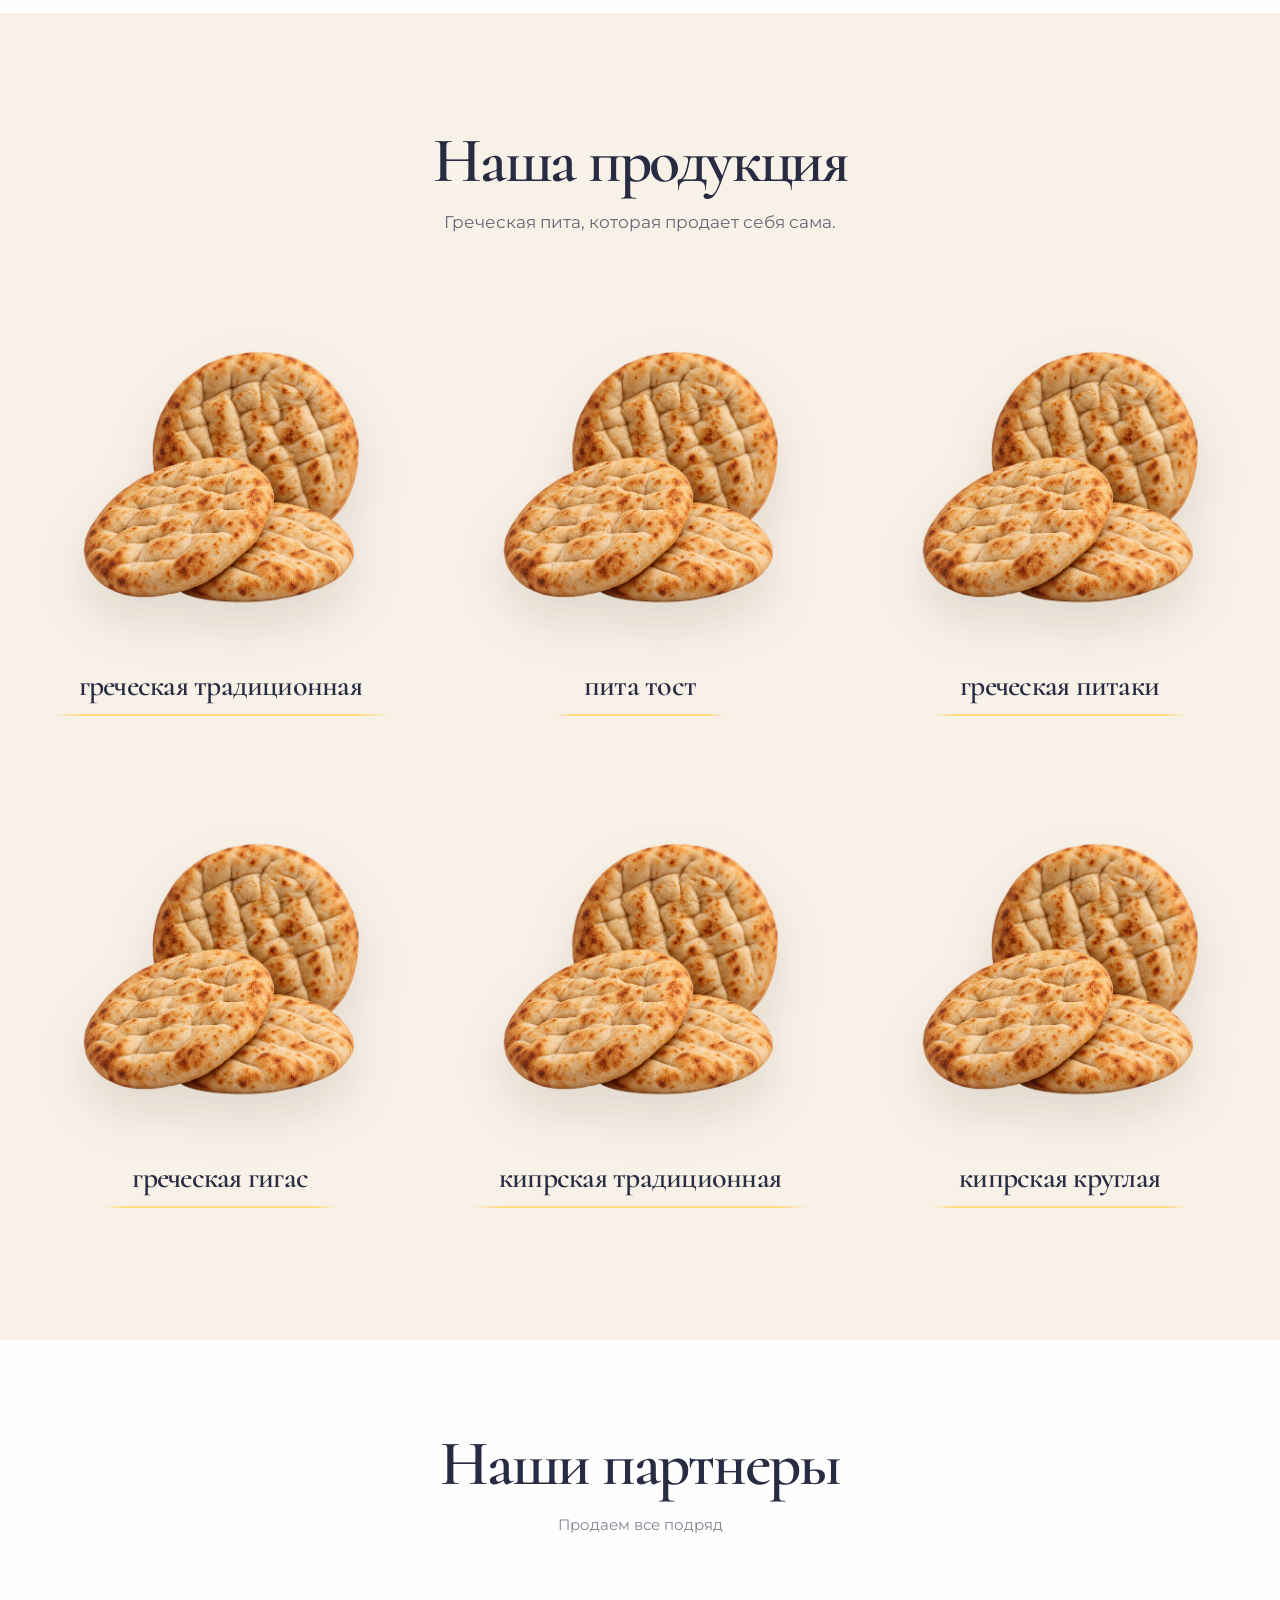
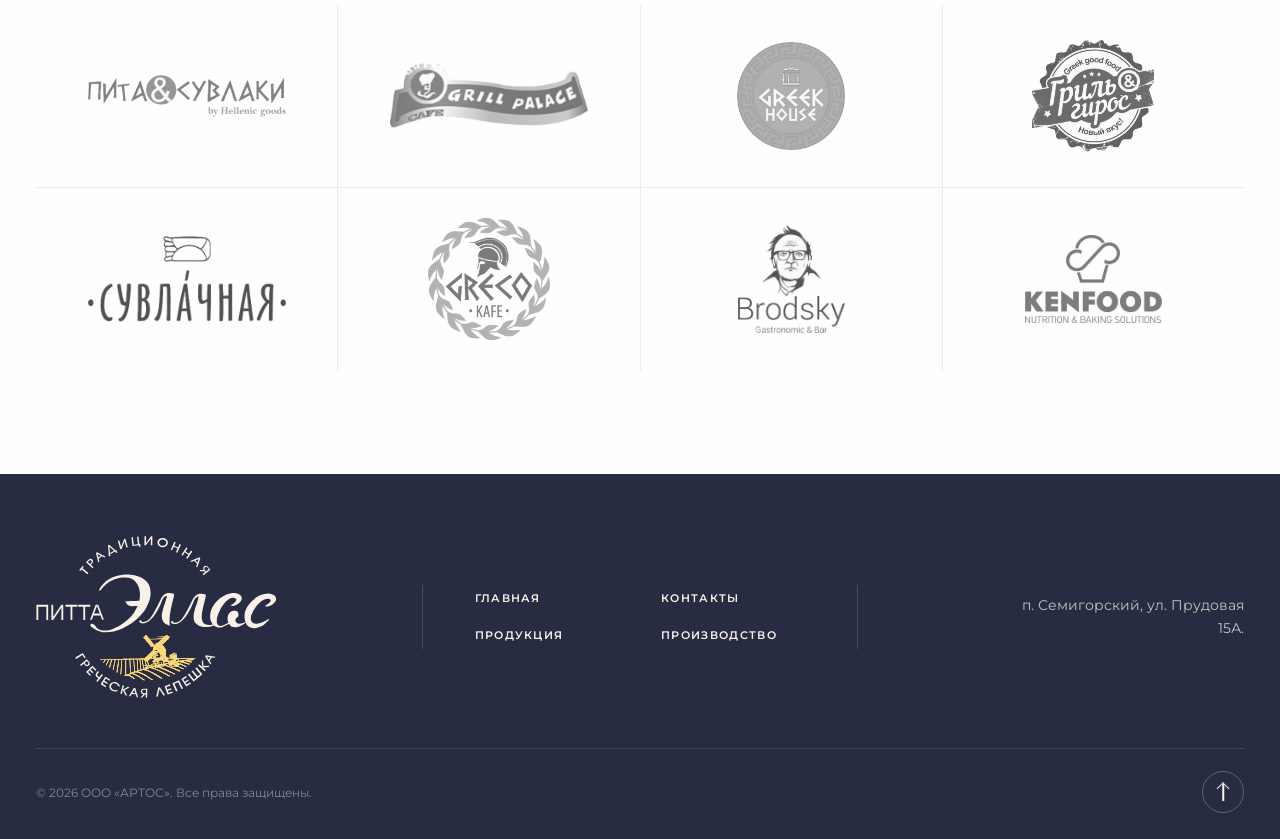
==== commit beccc9ab: "Refine footer composition" ====
--- a/index.html
+++ b/index.html
@@ -9,7 +9,7 @@
   <link rel="preconnect" href="https://fonts.googleapis.com">
   <link rel="preconnect" href="https://fonts.gstatic.com" crossorigin>
   <link href="https://fonts.googleapis.com/css2?family=Cormorant:ital,wght@0,500;0,600;0,700;1,600&family=Montserrat:wght@400;500;600&display=swap" rel="stylesheet">
-  <link rel="stylesheet" href="styles.css?v=25">
+  <link rel="stylesheet" href="styles.css?v=26">
 </head>
 <body>
   <header class="header">
@@ -263,6 +263,7 @@
       </div>
       <div class="footer__bottom">
         <p>© 2026 ООО «АРТОС». Все права защищены.</p>
+        <a class="footer__top" href="#top" aria-label="Наверх"></a>
       </div>
     </div>
   </footer>
--- a/styles.css
+++ b/styles.css
@@ -730,7 +730,6 @@
   padding: 62px 0 26px;
   color: var(--cream);
   background: var(--navy);
-  border-top: 3px solid var(--yellow);
 }
 
 .footer__inner {
@@ -816,12 +815,55 @@
 }
 
 .footer__bottom {
+  display: flex;
+  align-items: center;
+  justify-content: space-between;
   margin-top: 50px;
   padding-top: 22px;
   border-top: 1px solid rgba(247, 241, 232, .13);
   color: rgba(247, 241, 232, .46);
   font-size: 12px;
   line-height: 1.6;
+}
+
+.footer__top {
+  position: relative;
+  width: 42px;
+  height: 42px;
+  flex: 0 0 42px;
+  border: 1px solid rgba(247, 241, 232, .28);
+  border-radius: 50%;
+  color: var(--cream);
+  transition: border-color .25s ease, color .25s ease, transform .25s ease;
+}
+
+.footer__top::before {
+  content: "";
+  position: absolute;
+  top: 12px;
+  left: 50%;
+  width: 9px;
+  height: 9px;
+  border-top: 1.5px solid currentColor;
+  border-left: 1.5px solid currentColor;
+  transform: translateX(-50%) rotate(45deg);
+}
+
+.footer__top::after {
+  content: "";
+  position: absolute;
+  top: 12px;
+  left: 50%;
+  width: 1.5px;
+  height: 17px;
+  background: currentColor;
+  transform: translateX(-50%);
+}
+
+.footer__top:hover {
+  border-color: var(--yellow);
+  color: var(--yellow);
+  transform: translateY(-3px);
 }
 
 @keyframes image-in {
@@ -971,7 +1013,8 @@
   .footer__nav a { justify-self: center; font-size: 10px; }
   .footer__address { justify-self: center; text-align: center; }
   .footer__address p { font-size: 13px; }
-  .footer__bottom { margin-top: 34px; padding-top: 20px; text-align: center; font-size: 11px; }
+  .footer__bottom { margin-top: 34px; padding-top: 20px; text-align: left; font-size: 11px; }
+  .footer__top { width: 40px; height: 40px; flex-basis: 40px; margin-left: 24px; }
 }
 
 @media (prefers-reduced-motion: reduce) {
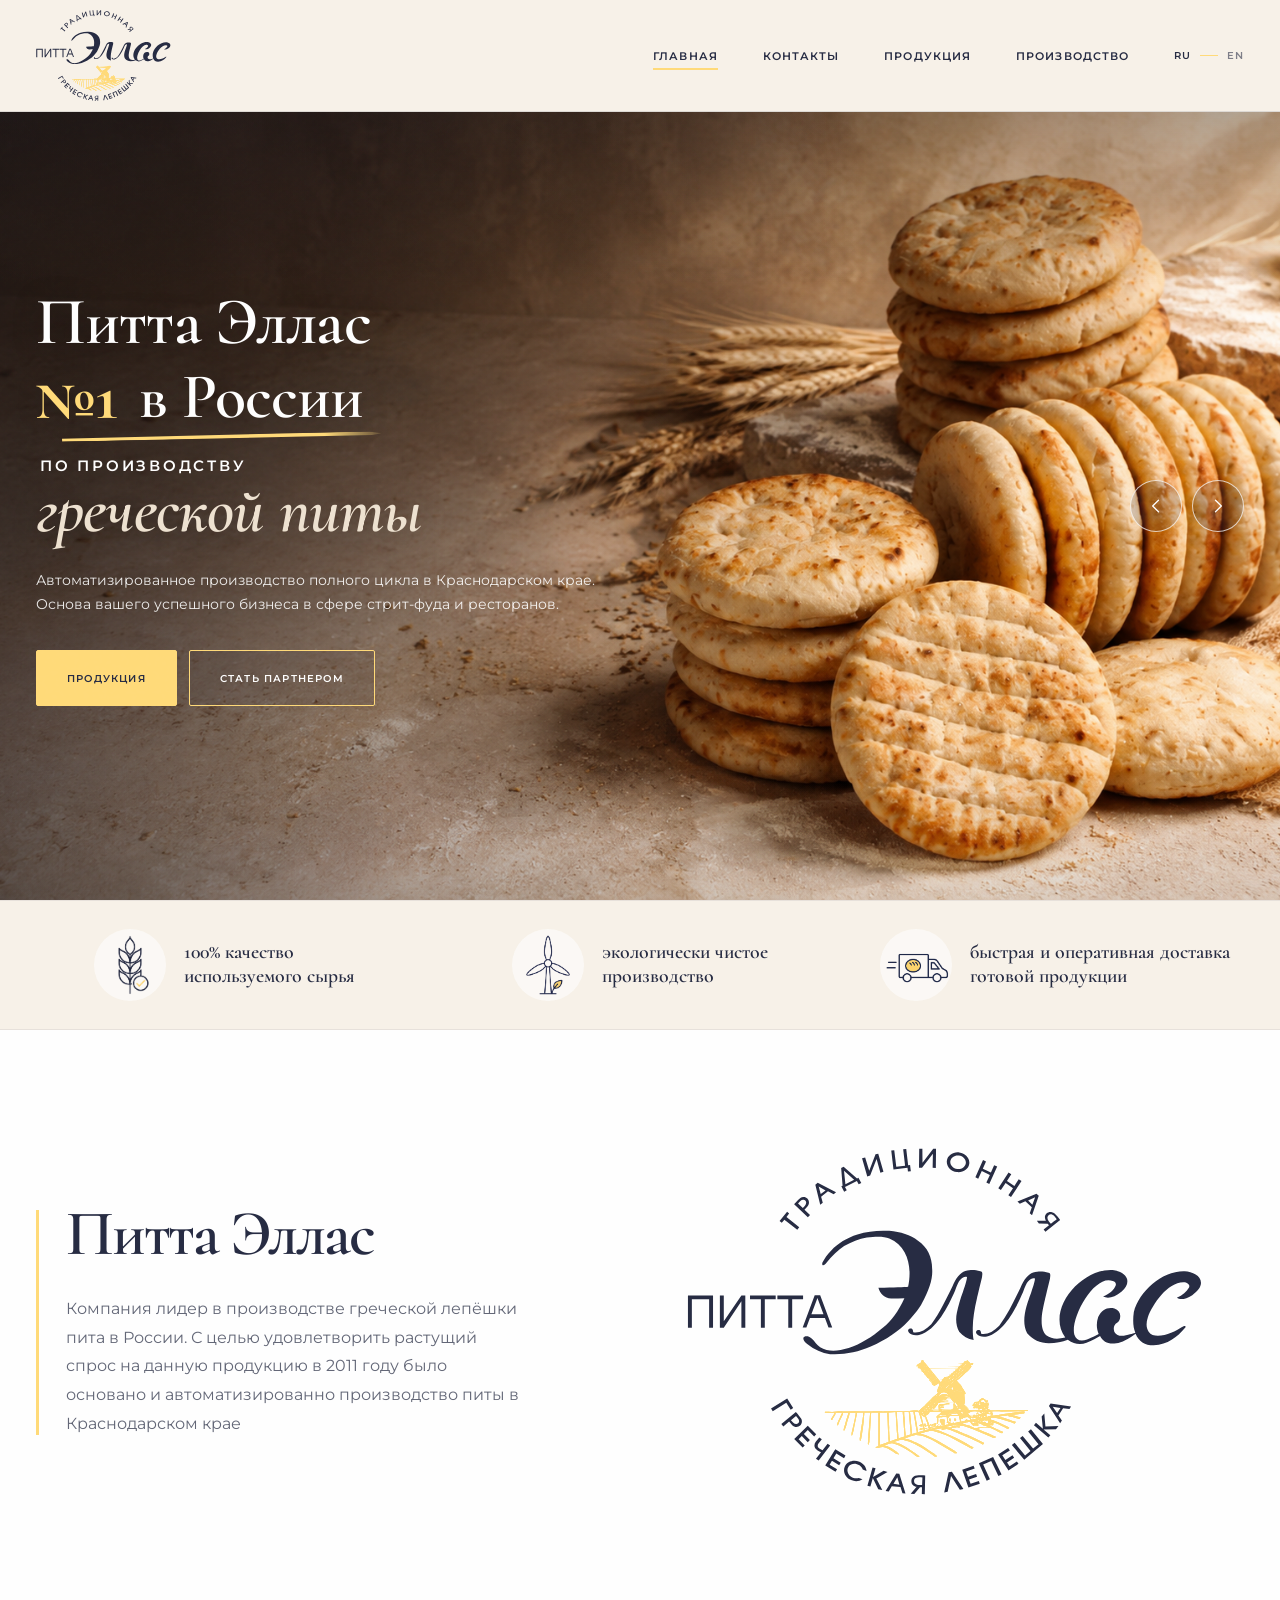
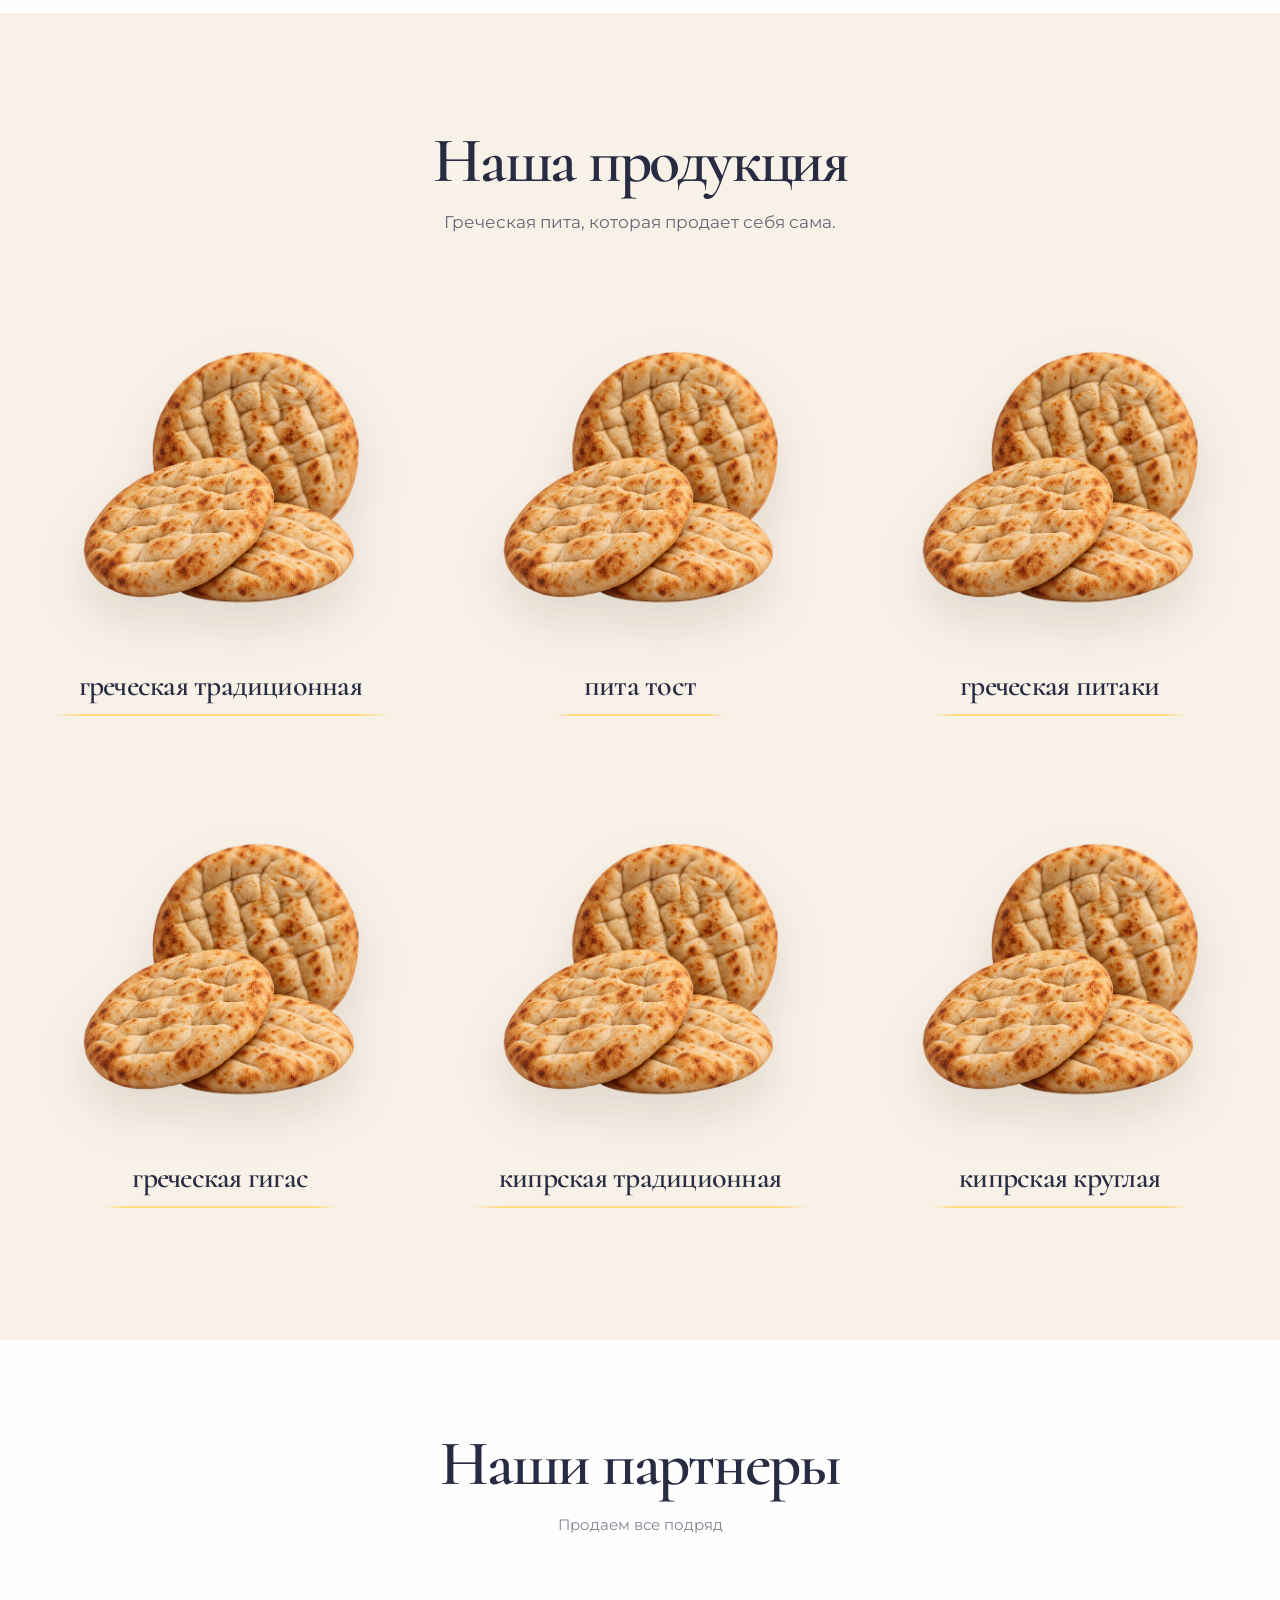
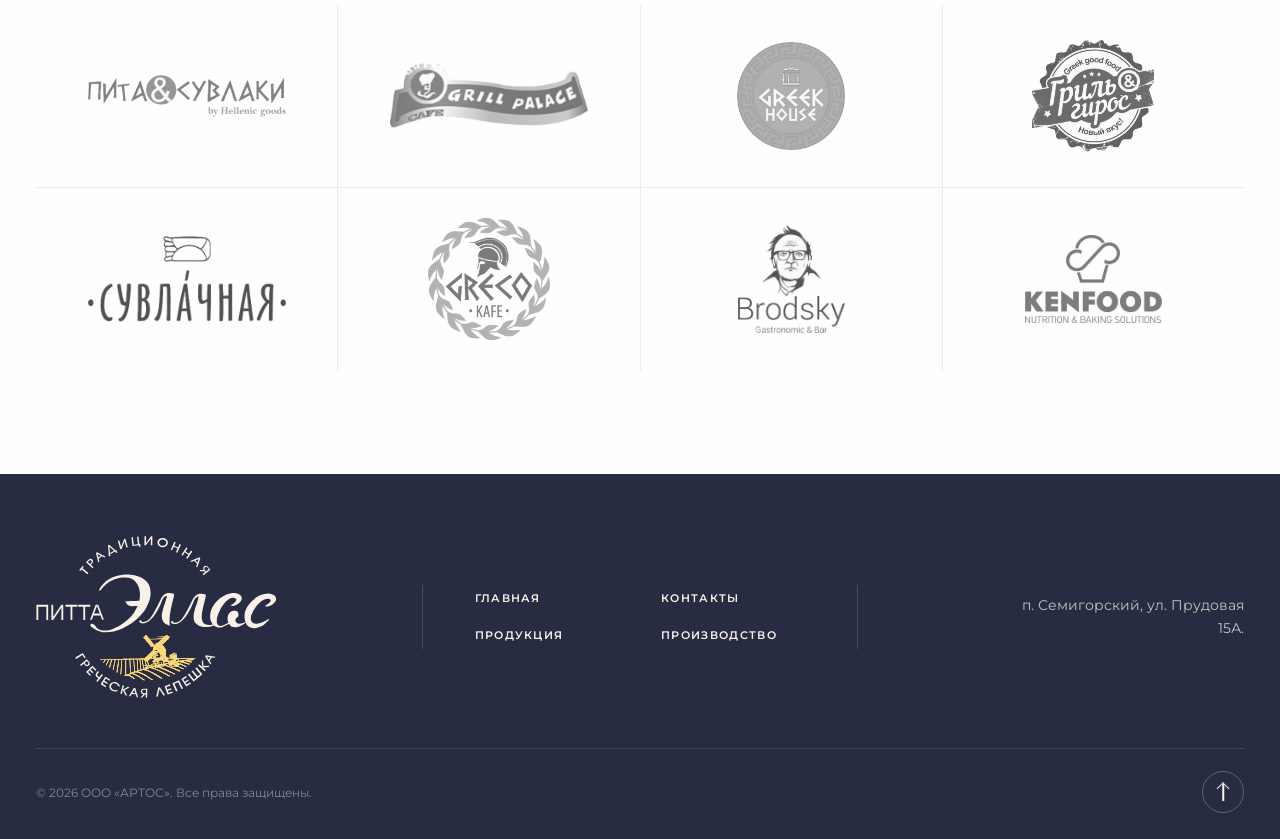
==== commit 6d61f212: "Widen layouts and center slider controls" ====
--- a/index.html
+++ b/index.html
@@ -9,7 +9,7 @@
   <link rel="preconnect" href="https://fonts.googleapis.com">
   <link rel="preconnect" href="https://fonts.gstatic.com" crossorigin>
   <link href="https://fonts.googleapis.com/css2?family=Cormorant:ital,wght@0,500;0,600;0,700;1,600&family=Montserrat:wght@400;500;600&display=swap" rel="stylesheet">
-  <link rel="stylesheet" href="styles.css?v=26">
+  <link rel="stylesheet" href="styles.css?v=29">
 </head>
 <body>
   <header class="header">
@@ -74,7 +74,7 @@
       <div class="hero__toolbar">
         <div class="hero__actions">
           <a class="button button--primary" href="#products">Продукция</a>
-          <a class="button button--secondary" href="#partner">Стать партнером</a>
+          <a class="button button--secondary js-partner-open" href="#partner-dialog">Стать партнером</a>
         </div>
 
         <div class="slider-controls" aria-label="Управление слайдером">
@@ -136,15 +136,14 @@
 
       <div class="products__grid">
         <article class="product-card">
-          <div class="product-card__visual">
-            <img src="assets/pita-product-placeholder.png" alt="Греческая традиционная">
-          </div>
-          <div class="product-card__footer">
-            <h3>греческая традиционная</h3>
-            <a class="product-card__link" href="#" aria-label="Открыть греческую традиционную">
-              <img src="assets/product-arrow-v2.png" alt="">
-            </a>
-          </div>
+          <a class="product-card__target" href="product.html" aria-label="Открыть греческую традиционную">
+            <div class="product-card__visual">
+              <img src="assets/pita-product-placeholder.png" alt="Греческая традиционная">
+            </div>
+            <div class="product-card__footer">
+              <h3>греческая традиционная</h3>
+            </div>
+          </a>
         </article>
 
         <article class="product-card">
@@ -268,6 +267,33 @@
     </div>
   </footer>
 
-  <script src="script.js?v=5"></script>
+  <dialog class="partner-dialog" id="partner-dialog" aria-labelledby="partner-dialog-title">
+    <div class="partner-dialog__layout">
+      <div class="partner-dialog__brand" aria-hidden="true">
+        <img src="assets/logo-light.svg" alt="">
+      </div>
+      <div class="partner-dialog__content">
+        <button class="partner-dialog__close" type="button" aria-label="Закрыть"></button>
+        <h2 id="partner-dialog-title">Стать партнером</h2>
+        <form class="partner-form">
+          <label>
+            <span>Имя</span>
+            <input name="name" type="text" autocomplete="name" required>
+          </label>
+          <label>
+            <span>Телефон</span>
+            <input name="phone" type="tel" autocomplete="tel" required>
+          </label>
+          <label>
+            <span>Компания</span>
+            <input name="company" type="text" autocomplete="organization">
+          </label>
+          <button class="partner-form__submit" type="submit">Отправить заявку</button>
+        </form>
+      </div>
+    </div>
+  </dialog>
+
+  <script src="script.js?v=7"></script>
 </body>
 </html>
--- a/styles.css
+++ b/styles.css
@@ -100,7 +100,7 @@
 
 .header__inner {
   position: relative;
-  width: min(calc(100% - 72px), 1460px);
+  width: min(calc(100% - 72px), 1540px);
   height: 100%;
   margin-inline: auto;
   display: flex;
@@ -193,9 +193,13 @@
 .mobile-menu { display: none; }
 
 .slider-controls {
+  position: absolute;
+  top: 50%;
+  right: 0;
   display: flex;
   flex: 0 0 auto;
   gap: 10px;
+  transform: translateY(-50%);
 }
 
 .slider-arrow {
@@ -231,7 +235,8 @@
 }
 
 .hero__content {
-  width: min(calc(100% - 72px), 1460px);
+  position: relative;
+  width: min(calc(100% - 72px), 1540px);
   min-height: max(650px, calc(100svh - 112px));
   margin-inline: auto;
   padding: 56px 0 70px;
@@ -329,13 +334,13 @@
 }
 
 .hero__toolbar {
-  position: relative;
+  position: static;
   z-index: 15;
   width: 100%;
   margin-top: 34px;
   display: flex;
   align-items: center;
-  justify-content: space-between;
+  justify-content: flex-start;
   gap: 28px;
 }
 
@@ -375,7 +380,7 @@
 }
 
 .benefits__inner {
-  width: min(calc(100% - 72px), 1320px);
+  width: min(calc(100% - 72px), 1540px);
   margin-inline: auto;
   display: grid;
   grid-template-columns: repeat(3, minmax(0, 1fr));
@@ -443,7 +448,7 @@
 }
 
 .about__inner {
-  width: min(calc(100% - 72px), 1320px);
+  width: min(calc(100% - 72px), 1540px);
   margin-inline: auto;
   display: grid;
   grid-template-columns: minmax(0, .9fr) minmax(420px, 1.1fr);
@@ -502,7 +507,7 @@
 }
 
 .products__inner {
-  width: min(calc(100% - 72px), 1320px);
+  width: min(calc(100% - 72px), 1540px);
   margin-inline: auto;
 }
 
@@ -537,6 +542,10 @@
 .product-card {
   min-width: 0;
   text-align: center;
+}
+
+.product-card__target {
+  display: block;
 }
 
 .product-card__visual {
@@ -635,7 +644,7 @@
 }
 
 .partners__inner {
-  width: min(calc(100% - 72px), 1320px);
+  width: min(calc(100% - 72px), 1540px);
   margin-inline: auto;
 }
 
@@ -733,7 +742,7 @@
 }
 
 .footer__inner {
-  width: min(calc(100% - 72px), 1380px);
+  width: min(calc(100% - 72px), 1540px);
   margin-inline: auto;
 }
 
@@ -864,6 +873,165 @@
   border-color: var(--yellow);
   color: var(--yellow);
   transform: translateY(-3px);
+}
+
+body.has-dialog {
+  overflow: hidden;
+}
+
+.partner-dialog {
+  width: min(calc(100% - 40px), 820px);
+  max-width: none;
+  padding: 0;
+  overflow: hidden;
+  color: var(--navy);
+  background: var(--cream);
+  border: 0;
+  border-radius: 2px;
+  box-shadow: 0 30px 90px rgba(19, 21, 29, .35);
+}
+
+.partner-dialog::backdrop {
+  background: rgba(19, 21, 29, .62);
+  backdrop-filter: blur(5px);
+}
+
+.partner-dialog[open] {
+  animation: dialog-in .4s var(--ease) both;
+}
+
+.partner-dialog__layout {
+  display: grid;
+  grid-template-columns: 250px minmax(0, 1fr);
+  min-height: 520px;
+}
+
+.partner-dialog__brand {
+  display: flex;
+  align-items: center;
+  justify-content: center;
+  padding: 40px 30px;
+  background: var(--navy);
+}
+
+.partner-dialog__brand img {
+  display: block;
+  width: 205px;
+  max-width: 100%;
+  height: auto;
+}
+
+.partner-dialog__content {
+  position: relative;
+  padding: 66px 64px 58px;
+}
+
+.partner-dialog__content h2 {
+  max-width: 360px;
+  margin: 0 0 48px;
+  font-family: var(--serif);
+  font-size: clamp(48px, 5vw, 66px);
+  font-weight: 600;
+  letter-spacing: -.035em;
+  line-height: .9;
+}
+
+.partner-dialog__close {
+  position: absolute;
+  top: 24px;
+  right: 24px;
+  width: 38px;
+  height: 38px;
+  padding: 0;
+  cursor: pointer;
+  background: transparent;
+  border: 1px solid rgba(39, 44, 67, .18);
+  border-radius: 50%;
+  transition: border-color .25s ease, transform .25s ease;
+}
+
+.partner-dialog__close::before,
+.partner-dialog__close::after {
+  content: "";
+  position: absolute;
+  top: 50%;
+  left: 50%;
+  width: 14px;
+  height: 1.5px;
+  background: currentColor;
+}
+
+.partner-dialog__close::before {
+  transform: translate(-50%, -50%) rotate(45deg);
+}
+
+.partner-dialog__close::after {
+  transform: translate(-50%, -50%) rotate(-45deg);
+}
+
+.partner-dialog__close:hover {
+  border-color: var(--yellow);
+  transform: rotate(5deg);
+}
+
+.partner-form {
+  display: grid;
+  gap: 28px;
+}
+
+.partner-form label {
+  display: grid;
+  gap: 9px;
+}
+
+.partner-form label span {
+  font-size: 10px;
+  font-weight: 600;
+  letter-spacing: .13em;
+  text-transform: uppercase;
+}
+
+.partner-form input {
+  width: 100%;
+  padding: 7px 0 12px;
+  color: var(--navy);
+  background: transparent;
+  border: 0;
+  border-bottom: 1px solid rgba(39, 44, 67, .28);
+  border-radius: 0;
+  outline: 0;
+  font: 16px/1.4 var(--sans);
+  transition: border-color .25s ease;
+}
+
+.partner-form input:focus {
+  border-bottom-color: var(--yellow);
+}
+
+.partner-form__submit {
+  min-height: 54px;
+  margin-top: 6px;
+  padding: 0 28px;
+  cursor: pointer;
+  color: var(--navy);
+  background: var(--yellow);
+  border: 1px solid var(--yellow);
+  font-size: 10px;
+  font-weight: 600;
+  letter-spacing: .12em;
+  text-transform: uppercase;
+  transition: color .25s ease, background-color .25s ease;
+}
+
+.partner-form__submit:hover {
+  color: var(--cream);
+  background: var(--navy);
+  border-color: var(--navy);
+}
+
+@keyframes dialog-in {
+  from { opacity: 0; transform: translateY(24px) scale(.985); }
+  to { opacity: 1; transform: none; }
 }
 
 @keyframes image-in {
@@ -939,6 +1107,17 @@
     min-height: max(680px, calc(100svh - 88px));
     padding: 70px 0 90px;
   }
+
+  .hero__toolbar {
+    position: relative;
+    justify-content: space-between;
+  }
+
+  .slider-controls {
+    position: static;
+    align-self: flex-end;
+    transform: none;
+  }
   h1 { max-width: 620px; }
   .slider-arrow { width: 46px; height: 46px; }
   .benefits { padding: 24px 0; }
@@ -1015,6 +1194,15 @@
   .footer__address p { font-size: 13px; }
   .footer__bottom { margin-top: 34px; padding-top: 20px; text-align: left; font-size: 11px; }
   .footer__top { width: 40px; height: 40px; flex-basis: 40px; margin-left: 24px; }
+  .partner-dialog { width: min(calc(100% - 24px), 460px); }
+  .partner-dialog__layout { grid-template-columns: 1fr; min-height: 0; }
+  .partner-dialog__brand { min-height: 112px; padding: 18px 72px; }
+  .partner-dialog__brand img { width: 178px; }
+  .partner-dialog__content { padding: 42px 28px 32px; }
+  .partner-dialog__content h2 { margin-bottom: 34px; font-size: 46px; }
+  .partner-dialog__close { top: 18px; right: 18px; color: var(--cream); border-color: rgba(247, 241, 232, .36); transform: translateY(-112px); }
+  .partner-dialog__close:hover { border-color: var(--yellow); transform: translateY(-112px) rotate(5deg); }
+  .partner-form { gap: 22px; }
 }
 
 @media (prefers-reduced-motion: reduce) {
